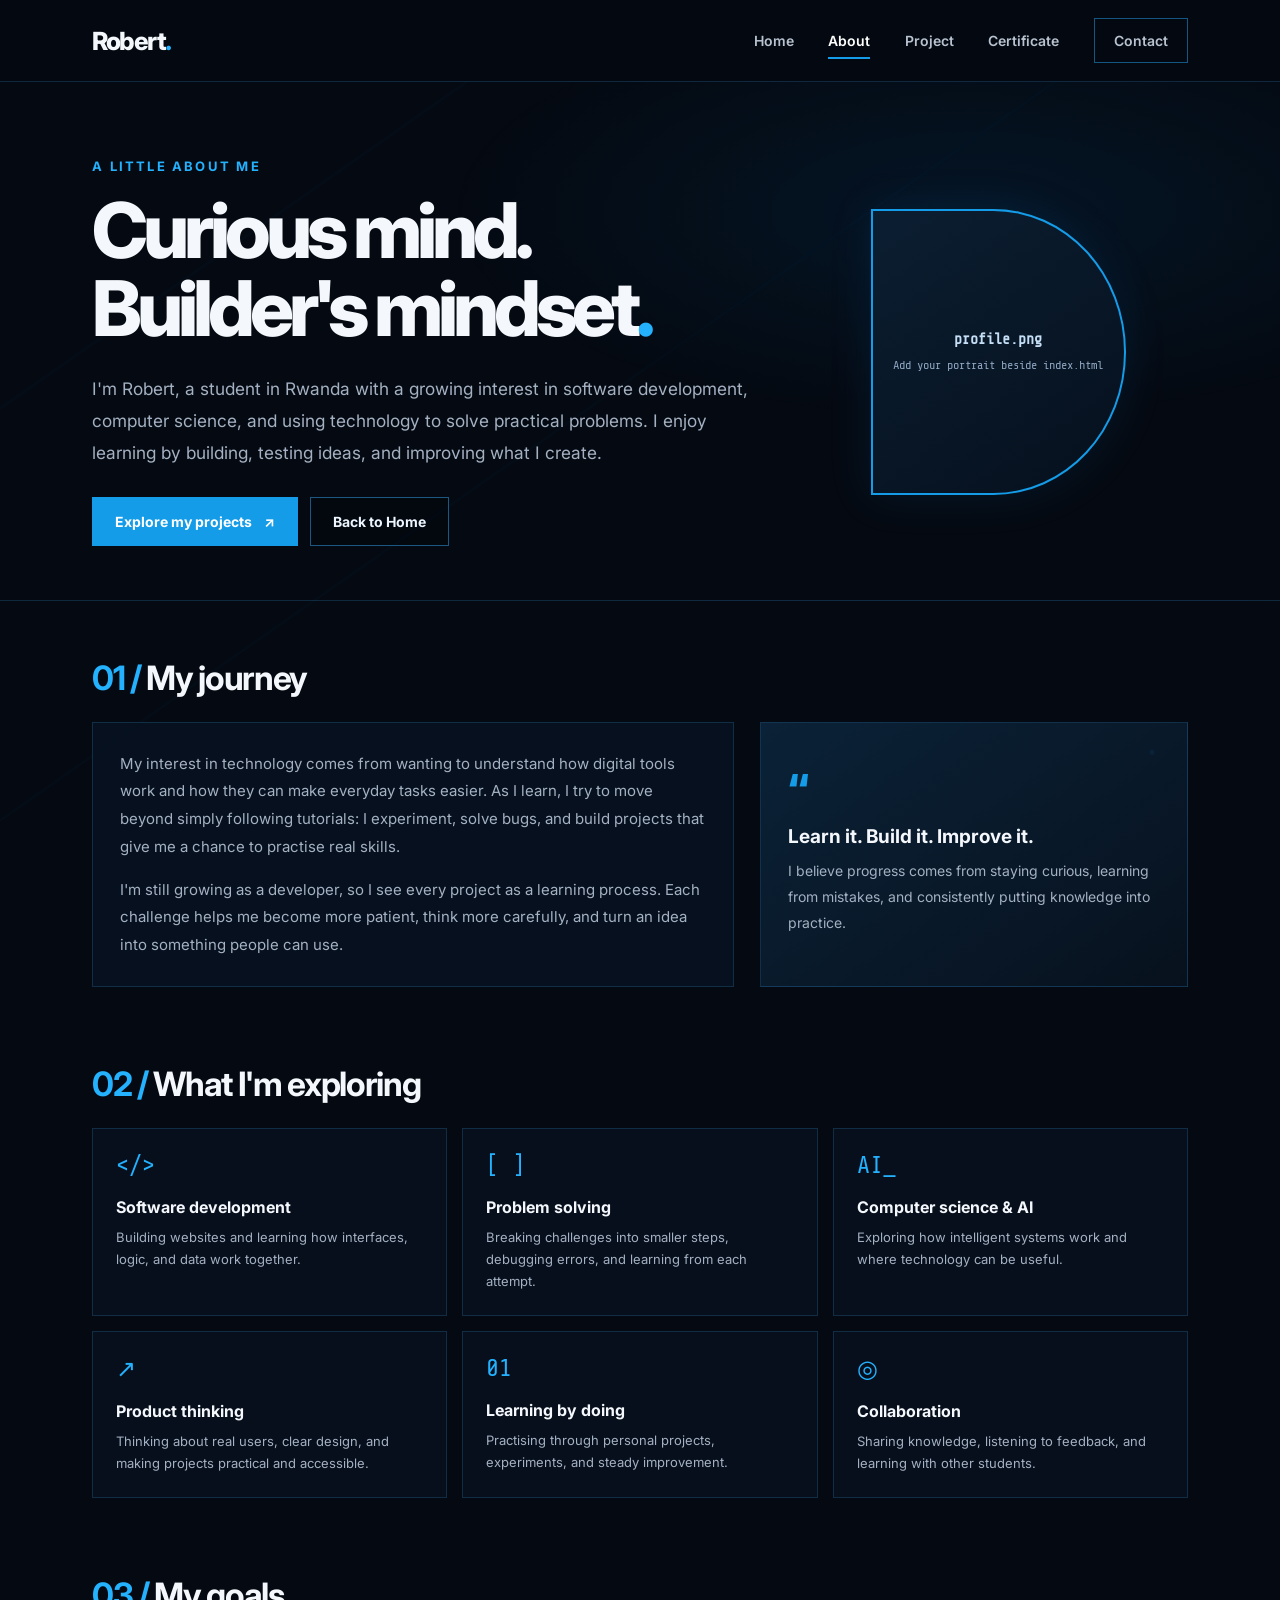
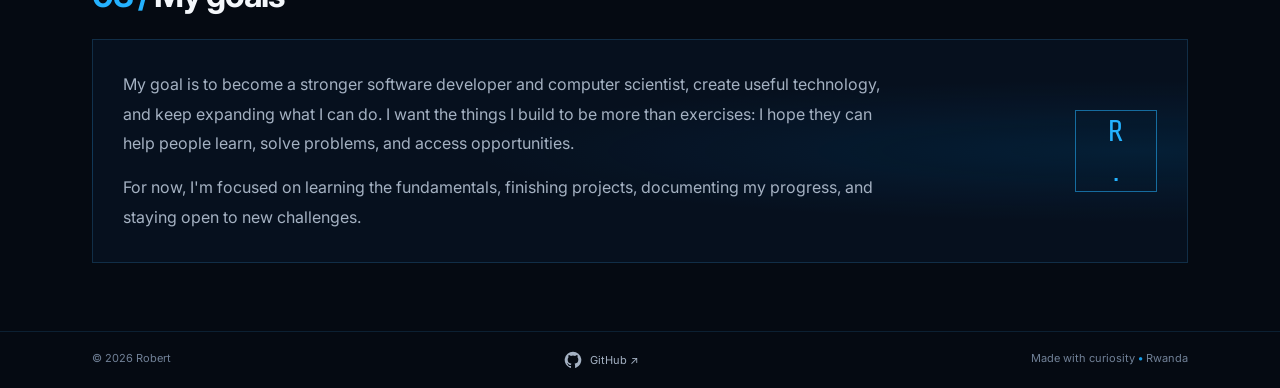
==== about.html @ fc6b1483 "Add files via upload" ====
<!DOCTYPE html>
<html lang="en">
<head>
<meta charset="UTF-8">
<meta name="viewport" content="width=device-width, initial-scale=1">
<meta name="theme-color" content="#050a12">
<meta name="description" content="About Robert, his journey in technology, interests and goals.">
<title>About | Robert</title>
<link rel="preconnect" href="https://fonts.googleapis.com">
<link rel="preconnect" href="https://fonts.gstatic.com" crossorigin>
<link href="https://fonts.googleapis.com/css2?family=Inter:wght@400;500;600;700;800&family=Share+Tech+Mono&display=swap" rel="stylesheet">
<style>
:root{--bg:#050a12;--panel:#081321;--blue:#159ce8;--bright:#24b2ff;--text:#f4f7fb;--muted:#a4b1c2;--line:rgba(54,150,219,.22);--mono:"Share Tech Mono",Consolas,monospace}
*{box-sizing:border-box}html{scroll-behavior:smooth}body{margin:0;background:var(--bg);color:var(--text);font-family:Inter,Arial,sans-serif;overflow-x:hidden}a{color:inherit;text-decoration:none}
.ambient{position:fixed;inset:80px 0 0;pointer-events:none;opacity:.3;background-image:radial-gradient(circle at 8% 28%,#138cdb 0 2px,transparent 3px),radial-gradient(circle at 78% 32%,#138cdb 0 2px,transparent 3px),radial-gradient(circle at 90% 82%,#138cdb 0 2px,transparent 3px),linear-gradient(145deg,transparent 0 19%,rgba(20,118,188,.11) 19.1% 19.2%,transparent 19.3% 43%,rgba(20,118,188,.1) 43.1% 43.2%,transparent 43.3%);z-index:0}
header{height:82px;padding:0 max(7.2vw,24px);display:flex;align-items:center;justify-content:space-between;border-bottom:1px solid var(--line);position:relative;z-index:5;background:rgba(5,10,18,.92)}
.brand{font-size:25px;font-weight:800;letter-spacing:-.06em}.brand span,.blue{color:var(--bright)}nav{display:flex;align-items:center;gap:clamp(18px,2.7vw,43px)}nav a{font-size:14px;font-weight:600;color:#b8c2d0;padding:12px 0;position:relative}nav a:hover,nav a.active{color:#fff}nav a.active:after{content:"";position:absolute;bottom:2px;left:0;right:0;height:2px;background:var(--blue)}nav a.contact{border:1px solid rgba(35,163,239,.5);padding:13px 19px}nav a.contact:after{display:none}
.menu{display:none;border:1px solid var(--line);background:transparent;color:white;width:42px;height:40px;cursor:pointer}.menu span{display:block;height:2px;background:white;margin:5px}
main{position:relative;z-index:1}.intro{padding:76px max(7.2vw,24px) 54px;border-bottom:1px solid var(--line);background:radial-gradient(ellipse at 76% 25%,rgba(0,89,155,.14),transparent 38%)}
.grid{display:grid;grid-template-columns:minmax(0,1.15fr) minmax(220px,.65fr);gap:45px;align-items:center}.eyebrow{color:var(--bright);font-size:13px;font-weight:700;letter-spacing:.17em;margin:0 0 18px}
h1{font-size:clamp(2.8rem,6vw,5.4rem);letter-spacing:-.065em;line-height:1.02;margin:0;font-weight:800}.lead{margin:24px 0 0;max-width:700px;font-size:clamp(16px,1.35vw,19px);color:var(--muted);line-height:1.85}
.photo{justify-self:center;width:min(255px,100%);aspect-ratio:1/1.12;border:2px solid var(--blue);border-radius:0 52% 52% 0 / 0 50% 50% 0;overflow:hidden;background:linear-gradient(145deg,#0b1e31,#06101d);box-shadow:0 0 45px rgba(0,122,203,.12)}.photo img{width:100%;height:100%;object-fit:cover;object-position:center top;display:block}.fallback{display:none;height:100%;align-items:center;justify-content:center;flex-direction:column;gap:10px;color:#8da5c0;font:12px var(--mono);text-align:center;padding:18px}.fallback strong{color:#c4def6;font-size:15px}
.actions{display:flex;flex-wrap:wrap;gap:12px;margin-top:28px}.btn{display:inline-flex;align-items:center;justify-content:center;gap:12px;min-height:49px;padding:0 22px;font-weight:700;font-size:14px;border:1px solid var(--blue);border-radius:0;transition:transform .2s,background .2s}.btn:hover{transform:translateY(-2px)}.primary{background:var(--blue);color:#fff}.primary:hover{background:#087fc5}.outline{background:rgba(2,7,13,.35);color:#edf6ff;border-color:rgba(48,153,220,.55)}.outline:hover{background:rgba(21,156,232,.1)}
.content{padding:56px max(7.2vw,24px) 20px}.heading{margin:0 0 24px;font-size:clamp(1.5rem,2.7vw,2.1rem);letter-spacing:-.04em}.heading span{color:var(--bright)}.journey{display:grid;grid-template-columns:minmax(0,1.2fr) minmax(230px,.8fr);gap:26px}
.panel{background:rgba(8,19,33,.82);border:1px solid var(--line);padding:27px}.panel p{color:var(--muted);line-height:1.85;margin:0;font-size:15px}.panel p+p{margin-top:15px}.quote{display:flex;flex-direction:column;justify-content:center;background:linear-gradient(145deg,rgba(13,44,70,.72),rgba(8,19,33,.8))}.quote-mark{color:var(--blue);font-size:44px;font-weight:800;line-height:.8;margin-bottom:17px}.quote h3{margin:0 0 10px;font-size:19px}.quote p{font-size:14px}
.skills{display:grid;grid-template-columns:repeat(3,1fr);gap:15px}.skill{padding:23px;border:1px solid var(--line);background:rgba(8,19,33,.68);min-height:155px;transition:border-color .2s,transform .2s}.skill:hover{border-color:rgba(36,178,255,.7);transform:translateY(-3px)}.symbol{color:var(--bright);font:24px var(--mono);margin-bottom:18px}.skill h3{margin:0 0 9px;font-size:16px}.skill p{color:var(--muted);font-size:13px;line-height:1.7;margin:0}
.goal{display:grid;grid-template-columns:1fr auto;align-items:center;gap:24px;background:radial-gradient(ellipse at 95% 50%,rgba(0,105,180,.16),transparent 45%),rgba(8,19,33,.82);border:1px solid var(--line);padding:30px}.goal p{max-width:760px;color:var(--muted);line-height:1.85;margin:0}.goal p+p{margin-top:14px}.goal-symbol{width:82px;height:82px;display:grid;place-items:center;border:1px solid rgba(36,178,255,.55);color:var(--bright);font:30px var(--mono)}
footer{display:flex;justify-content:space-between;gap:15px;padding:19px max(7.2vw,24px);color:#718197;font-size:11px;border-top:1px solid rgba(54,150,219,.16);position:relative;z-index:1;margin-top:48px}footer b{color:var(--blue)}.github{display:inline-flex;align-items:center;gap:8px;color:#a4b1c2;transition:color .2s}.github:hover{color:var(--bright)}.github svg{width:18px;height:18px;fill:currentColor}
@media(max-width:820px){.grid{grid-template-columns:minmax(0,1fr) 210px;gap:24px}.skills{grid-template-columns:repeat(2,1fr)}.journey{grid-template-columns:1fr}nav{gap:18px}nav a{font-size:12px}}
@media(max-width:680px){header{height:70px;padding:0 22px}.brand{font-size:23px}.menu{display:block}nav{display:none;position:absolute;top:69px;left:0;right:0;padding:15px 22px 22px;background:#07101c;border-bottom:1px solid var(--line);flex-direction:column;align-items:stretch;gap:5px}nav.open{display:flex}nav a{padding:12px 10px;font-size:14px}nav a.active:after{display:none}nav a.contact{text-align:center;margin-top:5px}.intro{padding:51px 24px 39px}.grid{grid-template-columns:1fr;gap:28px}.photo{width:190px;justify-self:start;order:-1}.content{padding:40px 24px 12px}.panel{padding:21px}.skills{grid-template-columns:1fr}.skill{min-height:auto}.goal{grid-template-columns:1fr;padding:23px}.goal-symbol{width:60px;height:60px}footer{padding:17px 24px;flex-wrap:wrap}}
@media(prefers-reduced-motion:reduce){*,*:before,*:after{scroll-behavior:auto!important;transition-duration:.01ms!important}}
</style>
</head>
<body>
<div class="ambient" aria-hidden="true"></div>
<header>
  <a class="brand" href="index.html" aria-label="Robert home">Robert<span>.</span></a>
  <button class="menu" id="menuToggle" aria-label="Toggle navigation" aria-expanded="false"><span></span><span></span><span></span></button>
  <nav id="mainNav" aria-label="Main navigation">
    <a href="index.html">Home</a>
    <a class="active" href="about.html" aria-current="page">About</a>
    <a href="project.html">Project</a>
    <a href="certificate.html">Certificate</a>
    <a class="contact" href="contact.html">Contact</a>
  </nav>
</header>
<main>
  <section class="intro">
    <div class="grid">
      <div>
        <p class="eyebrow">A LITTLE ABOUT ME</p>
        <h1>Curious mind.<br>Builder's mindset<span class="blue">.</span></h1>
        <p class="lead">I'm Robert, a student in Rwanda with a growing interest in software development, computer science, and using technology to solve practical problems. I enjoy learning by building, testing ideas, and improving what I create.</p>
        <div class="actions">
          <a class="btn primary" href="project.html">Explore my projects <span>↗</span></a>
          <a class="btn outline" href="index.html">Back to Home</a>
        </div>
      </div>
      <div class="photo">
        <img src="profile.png" alt="Robert's profile portrait" onerror="this.style.display='none';document.getElementById('photoFallback').style.display='flex'">
        <div class="fallback" id="photoFallback"><strong>profile.png</strong><span>Add your portrait beside index.html</span></div>
      </div>
    </div>
  </section>
  <section class="content" id="journey">
    <h2 class="heading"><span>01 /</span> My journey</h2>
    <div class="journey">
      <article class="panel">
        <p>My interest in technology comes from wanting to understand how digital tools work and how they can make everyday tasks easier. As I learn, I try to move beyond simply following tutorials: I experiment, solve bugs, and build projects that give me a chance to practise real skills.</p>
        <p>I'm still growing as a developer, so I see every project as a learning process. Each challenge helps me become more patient, think more carefully, and turn an idea into something people can use.</p>
      </article>
      <aside class="panel quote">
        <div class="quote-mark">“</div><h3>Learn it. Build it. Improve it.</h3>
        <p>I believe progress comes from staying curious, learning from mistakes, and consistently putting knowledge into practice.</p>
      </aside>
    </div>
  </section>
  <section class="content" id="skills">
    <h2 class="heading"><span>02 /</span> What I'm exploring</h2>
    <div class="skills">
      <article class="skill"><div class="symbol">&lt;/&gt;</div><h3>Software development</h3><p>Building websites and learning how interfaces, logic, and data work together.</p></article>
      <article class="skill"><div class="symbol">[ ]</div><h3>Problem solving</h3><p>Breaking challenges into smaller steps, debugging errors, and learning from each attempt.</p></article>
      <article class="skill"><div class="symbol">AI_</div><h3>Computer science &amp; AI</h3><p>Exploring how intelligent systems work and where technology can be useful.</p></article>
      <article class="skill"><div class="symbol">↗</div><h3>Product thinking</h3><p>Thinking about real users, clear design, and making projects practical and accessible.</p></article>
      <article class="skill"><div class="symbol">01</div><h3>Learning by doing</h3><p>Practising through personal projects, experiments, and steady improvement.</p></article>
      <article class="skill"><div class="symbol">◎</div><h3>Collaboration</h3><p>Sharing knowledge, listening to feedback, and learning with other students.</p></article>
    </div>
  </section>
  <section class="content" id="goals">
    <h2 class="heading"><span>03 /</span> My goals</h2>
    <div class="goal">
      <div>
        <p>My goal is to become a stronger software developer and computer scientist, create useful technology, and keep expanding what I can do. I want the things I build to be more than exercises: I hope they can help people learn, solve problems, and access opportunities.</p>
        <p>For now, I'm focused on learning the fundamentals, finishing projects, documenting my progress, and staying open to new challenges.</p>
      </div>
      <div class="goal-symbol" aria-hidden="true">R<span class="blue">.</span></div>
    </div>
  </section>
</main>
<footer>
  <span>© <span id="year"></span> Robert</span>
  <a class="github" href="https://github.com/YOUR_USERNAME" target="_blank" rel="noopener noreferrer" aria-label="Visit my GitHub profile">
    <svg viewBox="0 0 24 24" aria-hidden="true"><path d="M12 .9a11.1 11.1 0 0 0-3.51 21.63c.55.1.76-.24.76-.54v-2.1c-3.1.67-3.75-1.32-3.75-1.32-.5-1.28-1.23-1.62-1.23-1.62-1.01-.69.08-.68.08-.68 1.12.08 1.71 1.15 1.71 1.15.99 1.7 2.6 1.21 3.23.93.1-.72.39-1.21.7-1.49-2.47-.28-5.07-1.24-5.07-5.5 0-1.22.44-2.22 1.15-3-.12-.28-.5-1.42.11-2.96 0 0 .94-.3 3.05 1.14a10.6 10.6 0 0 1 5.55 0c2.11-1.44 3.05-1.14 3.05-1.14.61 1.54.23 2.68.11 2.96.72.78 1.15 1.78 1.15 3.01 0 4.27-2.6 5.21-5.08 5.49.4.35.75 1.02.75 2.06v3.06c0 .3.2.65.77.54A11.1 11.1 0 0 0 12 .9Z"/></svg>
    GitHub ↗
  </a>
  <span>Made with curiosity <b>•</b> Rwanda</span>
</footer>
<script>
const menuToggle=document.getElementById("menuToggle");
const nav=document.getElementById("mainNav");
menuToggle.addEventListener("click",()=>{const open=nav.classList.toggle("open");menuToggle.setAttribute("aria-expanded",String(open));});
nav.querySelectorAll("a").forEach(link=>link.addEventListener("click",()=>{nav.classList.remove("open");menuToggle.setAttribute("aria-expanded","false");}));
document.getElementById("year").textContent=new Date().getFullYear();
</script>
</body>
</html>
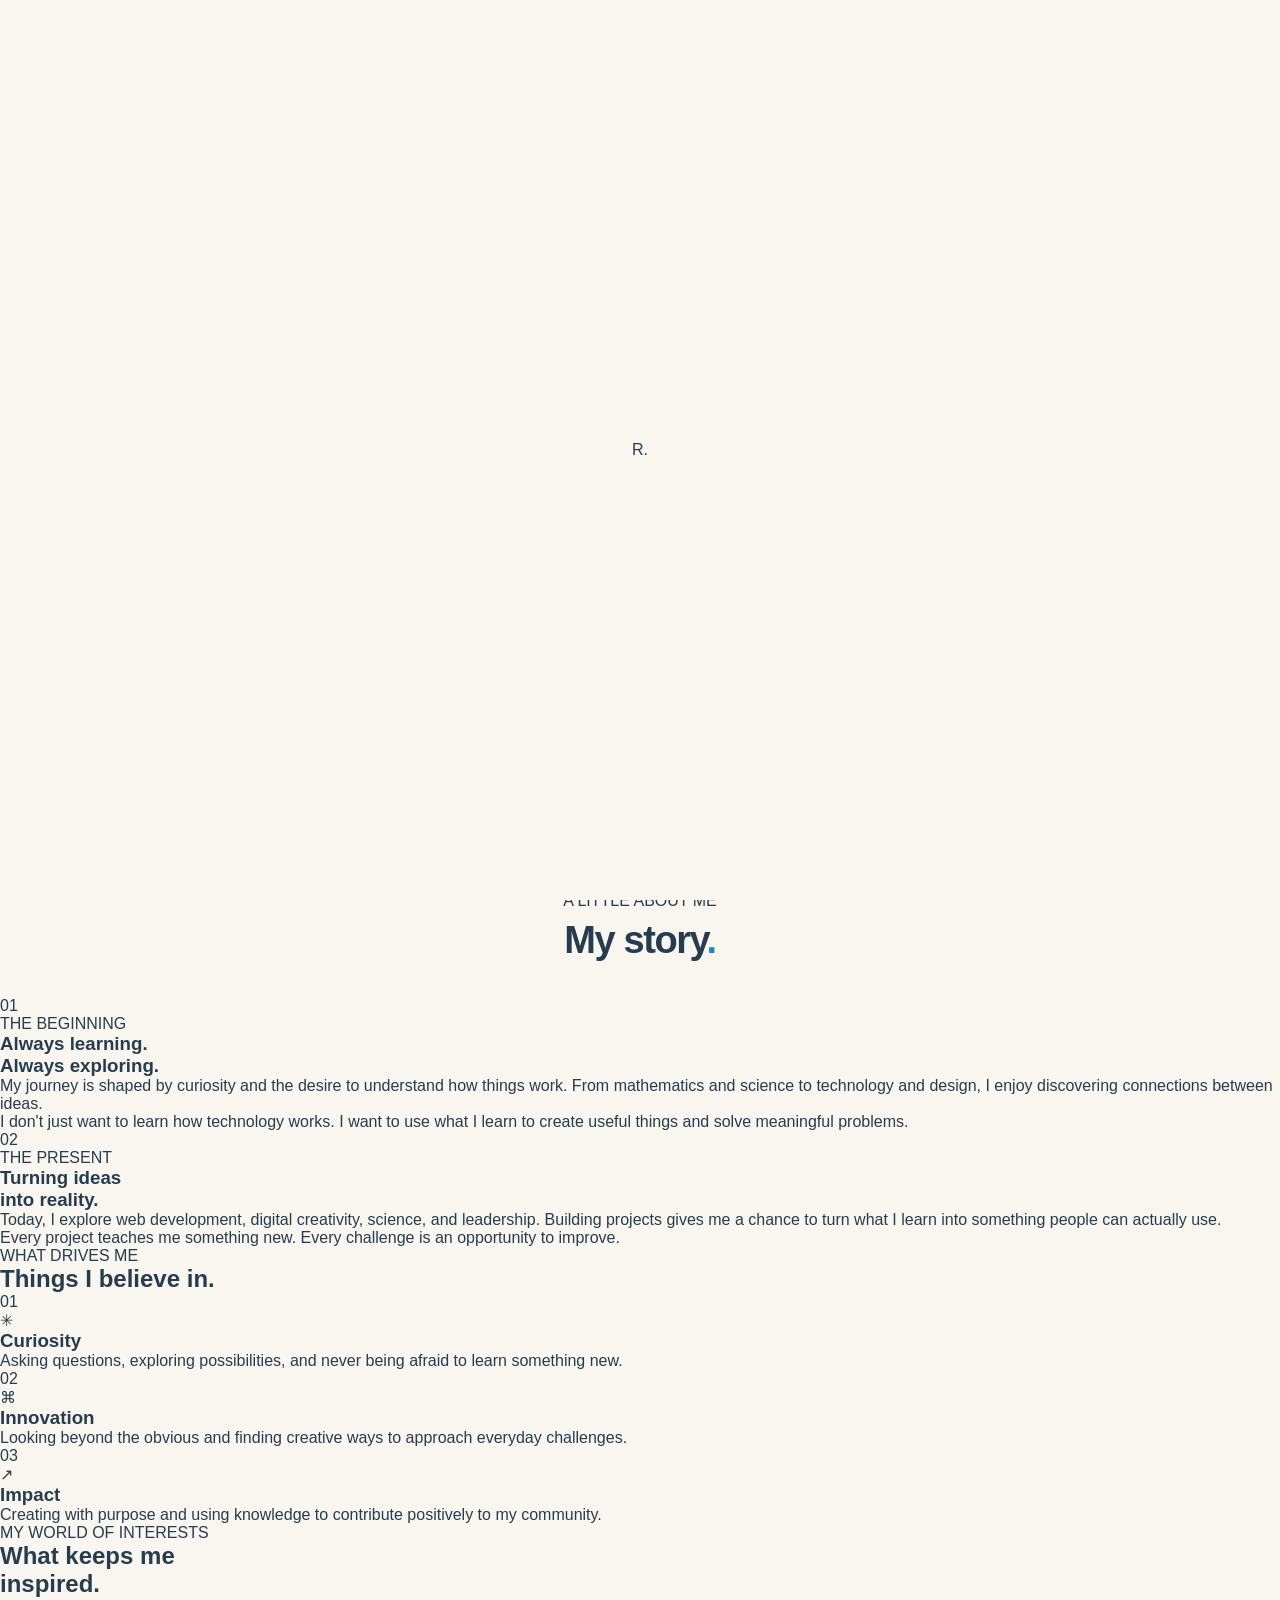
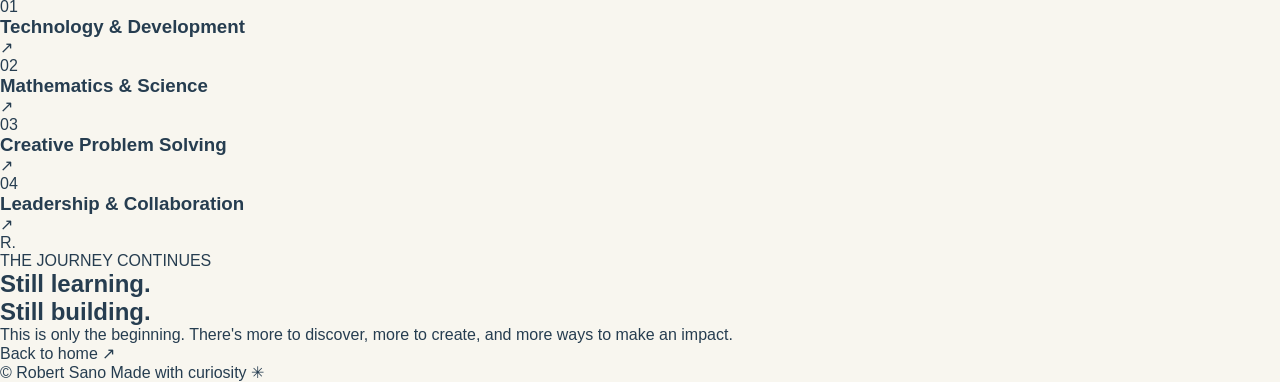
==== commit d675089c: "Revamp about.html with new layout and styles Updated the about page with new content, styles, and st" ====
--- a/about.html
+++ b/about.html
@@ -1,116 +1,226 @@
+
 <!DOCTYPE html>
 <html lang="en">
 <head>
-<meta charset="UTF-8">
-<meta name="viewport" content="width=device-width, initial-scale=1">
-<meta name="theme-color" content="#050a12">
-<meta name="description" content="About Robert, his journey in technology, interests and goals.">
-<title>About | Robert</title>
-<link rel="preconnect" href="https://fonts.googleapis.com">
-<link rel="preconnect" href="https://fonts.gstatic.com" crossorigin>
-<link href="https://fonts.googleapis.com/css2?family=Inter:wght@400;500;600;700;800&family=Share+Tech+Mono&display=swap" rel="stylesheet">
-<style>
-:root{--bg:#050a12;--panel:#081321;--blue:#159ce8;--bright:#24b2ff;--text:#f4f7fb;--muted:#a4b1c2;--line:rgba(54,150,219,.22);--mono:"Share Tech Mono",Consolas,monospace}
-*{box-sizing:border-box}html{scroll-behavior:smooth}body{margin:0;background:var(--bg);color:var(--text);font-family:Inter,Arial,sans-serif;overflow-x:hidden}a{color:inherit;text-decoration:none}
-.ambient{position:fixed;inset:80px 0 0;pointer-events:none;opacity:.3;background-image:radial-gradient(circle at 8% 28%,#138cdb 0 2px,transparent 3px),radial-gradient(circle at 78% 32%,#138cdb 0 2px,transparent 3px),radial-gradient(circle at 90% 82%,#138cdb 0 2px,transparent 3px),linear-gradient(145deg,transparent 0 19%,rgba(20,118,188,.11) 19.1% 19.2%,transparent 19.3% 43%,rgba(20,118,188,.1) 43.1% 43.2%,transparent 43.3%);z-index:0}
-header{height:82px;padding:0 max(7.2vw,24px);display:flex;align-items:center;justify-content:space-between;border-bottom:1px solid var(--line);position:relative;z-index:5;background:rgba(5,10,18,.92)}
-.brand{font-size:25px;font-weight:800;letter-spacing:-.06em}.brand span,.blue{color:var(--bright)}nav{display:flex;align-items:center;gap:clamp(18px,2.7vw,43px)}nav a{font-size:14px;font-weight:600;color:#b8c2d0;padding:12px 0;position:relative}nav a:hover,nav a.active{color:#fff}nav a.active:after{content:"";position:absolute;bottom:2px;left:0;right:0;height:2px;background:var(--blue)}nav a.contact{border:1px solid rgba(35,163,239,.5);padding:13px 19px}nav a.contact:after{display:none}
-.menu{display:none;border:1px solid var(--line);background:transparent;color:white;width:42px;height:40px;cursor:pointer}.menu span{display:block;height:2px;background:white;margin:5px}
-main{position:relative;z-index:1}.intro{padding:76px max(7.2vw,24px) 54px;border-bottom:1px solid var(--line);background:radial-gradient(ellipse at 76% 25%,rgba(0,89,155,.14),transparent 38%)}
-.grid{display:grid;grid-template-columns:minmax(0,1.15fr) minmax(220px,.65fr);gap:45px;align-items:center}.eyebrow{color:var(--bright);font-size:13px;font-weight:700;letter-spacing:.17em;margin:0 0 18px}
-h1{font-size:clamp(2.8rem,6vw,5.4rem);letter-spacing:-.065em;line-height:1.02;margin:0;font-weight:800}.lead{margin:24px 0 0;max-width:700px;font-size:clamp(16px,1.35vw,19px);color:var(--muted);line-height:1.85}
-.photo{justify-self:center;width:min(255px,100%);aspect-ratio:1/1.12;border:2px solid var(--blue);border-radius:0 52% 52% 0 / 0 50% 50% 0;overflow:hidden;background:linear-gradient(145deg,#0b1e31,#06101d);box-shadow:0 0 45px rgba(0,122,203,.12)}.photo img{width:100%;height:100%;object-fit:cover;object-position:center top;display:block}.fallback{display:none;height:100%;align-items:center;justify-content:center;flex-direction:column;gap:10px;color:#8da5c0;font:12px var(--mono);text-align:center;padding:18px}.fallback strong{color:#c4def6;font-size:15px}
-.actions{display:flex;flex-wrap:wrap;gap:12px;margin-top:28px}.btn{display:inline-flex;align-items:center;justify-content:center;gap:12px;min-height:49px;padding:0 22px;font-weight:700;font-size:14px;border:1px solid var(--blue);border-radius:0;transition:transform .2s,background .2s}.btn:hover{transform:translateY(-2px)}.primary{background:var(--blue);color:#fff}.primary:hover{background:#087fc5}.outline{background:rgba(2,7,13,.35);color:#edf6ff;border-color:rgba(48,153,220,.55)}.outline:hover{background:rgba(21,156,232,.1)}
-.content{padding:56px max(7.2vw,24px) 20px}.heading{margin:0 0 24px;font-size:clamp(1.5rem,2.7vw,2.1rem);letter-spacing:-.04em}.heading span{color:var(--bright)}.journey{display:grid;grid-template-columns:minmax(0,1.2fr) minmax(230px,.8fr);gap:26px}
-.panel{background:rgba(8,19,33,.82);border:1px solid var(--line);padding:27px}.panel p{color:var(--muted);line-height:1.85;margin:0;font-size:15px}.panel p+p{margin-top:15px}.quote{display:flex;flex-direction:column;justify-content:center;background:linear-gradient(145deg,rgba(13,44,70,.72),rgba(8,19,33,.8))}.quote-mark{color:var(--blue);font-size:44px;font-weight:800;line-height:.8;margin-bottom:17px}.quote h3{margin:0 0 10px;font-size:19px}.quote p{font-size:14px}
-.skills{display:grid;grid-template-columns:repeat(3,1fr);gap:15px}.skill{padding:23px;border:1px solid var(--line);background:rgba(8,19,33,.68);min-height:155px;transition:border-color .2s,transform .2s}.skill:hover{border-color:rgba(36,178,255,.7);transform:translateY(-3px)}.symbol{color:var(--bright);font:24px var(--mono);margin-bottom:18px}.skill h3{margin:0 0 9px;font-size:16px}.skill p{color:var(--muted);font-size:13px;line-height:1.7;margin:0}
-.goal{display:grid;grid-template-columns:1fr auto;align-items:center;gap:24px;background:radial-gradient(ellipse at 95% 50%,rgba(0,105,180,.16),transparent 45%),rgba(8,19,33,.82);border:1px solid var(--line);padding:30px}.goal p{max-width:760px;color:var(--muted);line-height:1.85;margin:0}.goal p+p{margin-top:14px}.goal-symbol{width:82px;height:82px;display:grid;place-items:center;border:1px solid rgba(36,178,255,.55);color:var(--bright);font:30px var(--mono)}
-footer{display:flex;justify-content:space-between;gap:15px;padding:19px max(7.2vw,24px);color:#718197;font-size:11px;border-top:1px solid rgba(54,150,219,.16);position:relative;z-index:1;margin-top:48px}footer b{color:var(--blue)}.github{display:inline-flex;align-items:center;gap:8px;color:#a4b1c2;transition:color .2s}.github:hover{color:var(--bright)}.github svg{width:18px;height:18px;fill:currentColor}
-@media(max-width:820px){.grid{grid-template-columns:minmax(0,1fr) 210px;gap:24px}.skills{grid-template-columns:repeat(2,1fr)}.journey{grid-template-columns:1fr}nav{gap:18px}nav a{font-size:12px}}
-@media(max-width:680px){header{height:70px;padding:0 22px}.brand{font-size:23px}.menu{display:block}nav{display:none;position:absolute;top:69px;left:0;right:0;padding:15px 22px 22px;background:#07101c;border-bottom:1px solid var(--line);flex-direction:column;align-items:stretch;gap:5px}nav.open{display:flex}nav a{padding:12px 10px;font-size:14px}nav a.active:after{display:none}nav a.contact{text-align:center;margin-top:5px}.intro{padding:51px 24px 39px}.grid{grid-template-columns:1fr;gap:28px}.photo{width:190px;justify-self:start;order:-1}.content{padding:40px 24px 12px}.panel{padding:21px}.skills{grid-template-columns:1fr}.skill{min-height:auto}.goal{grid-template-columns:1fr;padding:23px}.goal-symbol{width:60px;height:60px}footer{padding:17px 24px;flex-wrap:wrap}}
-@media(prefers-reduced-motion:reduce){*,*:before,*:after{scroll-behavior:auto!important;transition-duration:.01ms!important}}
-</style>
+    <meta charset="UTF-8">
+    <meta name="viewport" content="width=device-width, initial-scale=1.0">
+    <meta name="theme-color" content="#f7f7f2">
+    <title>About Me | Robert</title>
+
+    <link rel="stylesheet" href="style.css">
+    <link rel="stylesheet" href="about.css">
 </head>
-<body>
-<div class="ambient" aria-hidden="true"></div>
-<header>
-  <a class="brand" href="index.html" aria-label="Robert home">Robert<span>.</span></a>
-  <button class="menu" id="menuToggle" aria-label="Toggle navigation" aria-expanded="false"><span></span><span></span><span></span></button>
-  <nav id="mainNav" aria-label="Main navigation">
-    <a href="index.html">Home</a>
-    <a class="active" href="about.html" aria-current="page">About</a>
-    <a href="project.html">Project</a>
-    <a href="certificate.html">Certificate</a>
-    <a class="contact" href="contact.html">Contact</a>
-  </nav>
-</header>
-<main>
-  <section class="intro">
-    <div class="grid">
-      <div>
-        <p class="eyebrow">A LITTLE ABOUT ME</p>
-        <h1>Curious mind.<br>Builder's mindset<span class="blue">.</span></h1>
-        <p class="lead">I'm Robert, a student in Rwanda with a growing interest in software development, computer science, and using technology to solve practical problems. I enjoy learning by building, testing ideas, and improving what I create.</p>
-        <div class="actions">
-          <a class="btn primary" href="project.html">Explore my projects <span>↗</span></a>
-          <a class="btn outline" href="index.html">Back to Home</a>
-        </div>
-      </div>
-      <div class="photo">
-        <img src="profile.png" alt="Robert's profile portrait" onerror="this.style.display='none';document.getElementById('photoFallback').style.display='flex'">
-        <div class="fallback" id="photoFallback"><strong>profile.png</strong><span>Add your portrait beside index.html</span></div>
-      </div>
+<body class="about-page">
+
+    <div class="page-loader">
+        <div class="loader-mark">R.</div>
     </div>
-  </section>
-  <section class="content" id="journey">
-    <h2 class="heading"><span>01 /</span> My journey</h2>
-    <div class="journey">
-      <article class="panel">
-        <p>My interest in technology comes from wanting to understand how digital tools work and how they can make everyday tasks easier. As I learn, I try to move beyond simply following tutorials: I experiment, solve bugs, and build projects that give me a chance to practise real skills.</p>
-        <p>I'm still growing as a developer, so I see every project as a learning process. Each challenge helps me become more patient, think more carefully, and turn an idea into something people can use.</p>
-      </article>
-      <aside class="panel quote">
-        <div class="quote-mark">“</div><h3>Learn it. Build it. Improve it.</h3>
-        <p>I believe progress comes from staying curious, learning from mistakes, and consistently putting knowledge into practice.</p>
-      </aside>
-    </div>
-  </section>
-  <section class="content" id="skills">
-    <h2 class="heading"><span>02 /</span> What I'm exploring</h2>
-    <div class="skills">
-      <article class="skill"><div class="symbol">&lt;/&gt;</div><h3>Software development</h3><p>Building websites and learning how interfaces, logic, and data work together.</p></article>
-      <article class="skill"><div class="symbol">[ ]</div><h3>Problem solving</h3><p>Breaking challenges into smaller steps, debugging errors, and learning from each attempt.</p></article>
-      <article class="skill"><div class="symbol">AI_</div><h3>Computer science &amp; AI</h3><p>Exploring how intelligent systems work and where technology can be useful.</p></article>
-      <article class="skill"><div class="symbol">↗</div><h3>Product thinking</h3><p>Thinking about real users, clear design, and making projects practical and accessible.</p></article>
-      <article class="skill"><div class="symbol">01</div><h3>Learning by doing</h3><p>Practising through personal projects, experiments, and steady improvement.</p></article>
-      <article class="skill"><div class="symbol">◎</div><h3>Collaboration</h3><p>Sharing knowledge, listening to feedback, and learning with other students.</p></article>
-    </div>
-  </section>
-  <section class="content" id="goals">
-    <h2 class="heading"><span>03 /</span> My goals</h2>
-    <div class="goal">
-      <div>
-        <p>My goal is to become a stronger software developer and computer scientist, create useful technology, and keep expanding what I can do. I want the things I build to be more than exercises: I hope they can help people learn, solve problems, and access opportunities.</p>
-        <p>For now, I'm focused on learning the fundamentals, finishing projects, documenting my progress, and staying open to new challenges.</p>
-      </div>
-      <div class="goal-symbol" aria-hidden="true">R<span class="blue">.</span></div>
-    </div>
-  </section>
-</main>
-<footer>
-  <span>© <span id="year"></span> Robert</span>
-  <a class="github" href="https://github.com/YOUR_USERNAME" target="_blank" rel="noopener noreferrer" aria-label="Visit my GitHub profile">
-    <svg viewBox="0 0 24 24" aria-hidden="true"><path d="M12 .9a11.1 11.1 0 0 0-3.51 21.63c.55.1.76-.24.76-.54v-2.1c-3.1.67-3.75-1.32-3.75-1.32-.5-1.28-1.23-1.62-1.23-1.62-1.01-.69.08-.68.08-.68 1.12.08 1.71 1.15 1.71 1.15.99 1.7 2.6 1.21 3.23.93.1-.72.39-1.21.7-1.49-2.47-.28-5.07-1.24-5.07-5.5 0-1.22.44-2.22 1.15-3-.12-.28-.5-1.42.11-2.96 0 0 .94-.3 3.05 1.14a10.6 10.6 0 0 1 5.55 0c2.11-1.44 3.05-1.14 3.05-1.14.61 1.54.23 2.68.11 2.96.72.78 1.15 1.78 1.15 3.01 0 4.27-2.6 5.21-5.08 5.49.4.35.75 1.02.75 2.06v3.06c0 .3.2.65.77.54A11.1 11.1 0 0 0 12 .9Z"/></svg>
-    GitHub ↗
-  </a>
-  <span>Made with curiosity <b>•</b> Rwanda</span>
-</footer>
-<script>
-const menuToggle=document.getElementById("menuToggle");
-const nav=document.getElementById("mainNav");
-menuToggle.addEventListener("click",()=>{const open=nav.classList.toggle("open");menuToggle.setAttribute("aria-expanded",String(open));});
-nav.querySelectorAll("a").forEach(link=>link.addEventListener("click",()=>{nav.classList.remove("open");menuToggle.setAttribute("aria-expanded","false");}));
-document.getElementById("year").textContent=new Date().getFullYear();
-</script>
+
+    <header class="site-header">
+        <a href="index.html" class="brand">R<span>.</span></a>
+
+        <nav class="nav-links">
+            <a href="index.html">Home</a>
+            <a href="about.html" class="active">About</a>
+        </nav>
+
+        <a href="mailto:YOUR_EMAIL@example.com" class="nav-contact">
+            Let's connect <span>↗</span>
+        </a>
+
+        <button class="menu-toggle" aria-label="Toggle navigation">
+            <span></span><span></span>
+        </button>
+    </header>
+
+    <main>
+
+        <!-- INTRO -->
+        <section class="about-intro">
+            <div class="about-intro-content">
+                <span class="eyebrow" data-reveal>THE PERSON BEHIND THE CODE</span>
+
+                <h1 data-reveal>
+                    More than<br>
+                    <span>just a developer.</span>
+                </h1>
+
+                <p class="intro-description" data-reveal>
+                    I'm a student, a creator, and a curious mind
+                    exploring how technology can make a difference.
+                    I believe every great idea begins with a question.
+                </p>
+
+                <div class="intro-meta" data-reveal>
+                    <span><i></i> Based in Rwanda</span>
+                    <span>Student · Developer · Creator</span>
+                </div>
+            </div>
+
+            <div class="intro-art" data-reveal>
+                <div class="art-orbit orbit-one"></div>
+                <div class="art-orbit orbit-two"></div>
+                <div class="art-center">
+                    <span>R.</span>
+                </div>
+                <div class="art-label label-top">CURIOSITY</div>
+                <div class="art-label label-bottom">CREATIVITY</div>
+                <div class="art-dot dot-one"></div>
+                <div class="art-dot dot-two"></div>
+            </div>
+
+            <div class="intro-index">01 / INTRODUCTION</div>
+        </section>
+
+        <!-- STORY -->
+        <section class="story-section">
+            <div class="section-heading" data-reveal>
+                <span class="eyebrow">A LITTLE ABOUT ME</span>
+                <h2>My story<span>.</span></h2>
+            </div>
+
+            <div class="story-grid">
+                <div class="story-side" data-reveal>
+                    <span class="story-number">01</span>
+                    <p>THE BEGINNING</p>
+                </div>
+
+                <div class="story-content" data-reveal>
+                    <h3>Always learning.<br>Always exploring.</h3>
+                    <p>
+                        My journey is shaped by curiosity and the desire
+                        to understand how things work. From mathematics
+                        and science to technology and design, I enjoy
+                        discovering connections between ideas.
+                    </p>
+                    <p>
+                        I don't just want to learn how technology works.
+                        I want to use what I learn to create useful things
+                        and solve meaningful problems.
+                    </p>
+                </div>
+            </div>
+
+            <div class="story-divider"></div>
+
+            <div class="story-grid second-story">
+                <div class="story-side" data-reveal>
+                    <span class="story-number">02</span>
+                    <p>THE PRESENT</p>
+                </div>
+
+                <div class="story-content" data-reveal>
+                    <h3>Turning ideas<br>into reality.</h3>
+                    <p>
+                        Today, I explore web development, digital
+                        creativity, science, and leadership. Building
+                        projects gives me a chance to turn what I learn
+                        into something people can actually use.
+                    </p>
+                    <p>
+                        Every project teaches me something new.
+                        Every challenge is an opportunity to improve.
+                    </p>
+                </div>
+            </div>
+        </section>
+
+        <!-- PRINCIPLES -->
+        <section class="principles-section">
+            <div class="principles-heading" data-reveal>
+                <span class="eyebrow">WHAT DRIVES ME</span>
+                <h2>Things I believe in<span>.</span></h2>
+            </div>
+
+            <div class="principles-grid">
+                <article class="principle-card" data-reveal>
+                    <span class="principle-index">01</span>
+                    <div class="principle-symbol">✳</div>
+                    <h3>Curiosity</h3>
+                    <p>
+                        Asking questions, exploring possibilities,
+                        and never being afraid to learn something new.
+                    </p>
+                </article>
+
+                <article class="principle-card" data-reveal>
+                    <span class="principle-index">02</span>
+                    <div class="principle-symbol">⌘</div>
+                    <h3>Innovation</h3>
+                    <p>
+                        Looking beyond the obvious and finding creative
+                        ways to approach everyday challenges.
+                    </p>
+                </article>
+
+                <article class="principle-card" data-reveal>
+                    <span class="principle-index">03</span>
+                    <div class="principle-symbol">↗</div>
+                    <h3>Impact</h3>
+                    <p>
+                        Creating with purpose and using knowledge
+                        to contribute positively to my community.
+                    </p>
+                </article>
+            </div>
+        </section>
+
+        <!-- INTERESTS -->
+        <section class="interests-section">
+            <div class="interests-heading" data-reveal>
+                <span class="eyebrow">MY WORLD OF INTERESTS</span>
+                <h2>What keeps me<br>inspired<span>.</span></h2>
+            </div>
+
+            <div class="interest-list">
+                <div class="interest-item" data-reveal>
+                    <span>01</span>
+                    <h3>Technology & Development</h3>
+                    <span class="interest-arrow">↗</span>
+                </div>
+
+                <div class="interest-item" data-reveal>
+                    <span>02</span>
+                    <h3>Mathematics & Science</h3>
+                    <span class="interest-arrow">↗</span>
+                </div>
+
+                <div class="interest-item" data-reveal>
+                    <span>03</span>
+                    <h3>Creative Problem Solving</h3>
+                    <span class="interest-arrow">↗</span>
+                </div>
+
+                <div class="interest-item" data-reveal>
+                    <span>04</span>
+                    <h3>Leadership & Collaboration</h3>
+                    <span class="interest-arrow">↗</span>
+                </div>
+            </div>
+        </section>
+
+        <!-- CLOSING -->
+        <section class="about-closing" data-reveal>
+            <div class="closing-decoration">R.</div>
+            <span class="eyebrow">THE JOURNEY CONTINUES</span>
+            <h2>Still learning.<br><span>Still building.</span></h2>
+            <p>
+                This is only the beginning. There's more to discover,
+                more to create, and more ways to make an impact.
+            </p>
+            <a href="index.html" class="back-home">
+                Back to home <span>↗</span>
+            </a>
+        </section>
+
+    </main>
+
+    <footer class="site-footer">
+        <span>© <span id="year"></span> Robert Sano</span>
+        <span>Made with curiosity <span class="footer-heart">✳</span></span>
+    </footer>
+
+    <script src="script.js"></script>
+    <script src="about.js"></script>
 </body>
-</html>+</html>
--- a/style.css
+++ b/style.css
@@ -0,0 +1,919 @@
+
+:root {
+  --cream: #f8f6ef;
+  --white: #ffffff;
+  --blue: #42b7ee;
+  --blue-dark: #188bc5;
+  --blue-soft: #e7f5fc;
+  --ink: #263d50;
+  --muted: #758b9c;
+  --line: #d9eaf2;
+  --card: #fffefa;
+  --shadow: 0 15px 45px rgba(54, 111, 145, 0.08);
+}
+
+* {
+  margin: 0;
+  padding: 0;
+  box-sizing: border-box;
+}
+
+html {
+  scroll-behavior: smooth;
+  scroll-padding-top: 85px;
+}
+
+body {
+  font-family: "DM Sans", sans-serif;
+  background: var(--cream);
+  color: var(--ink);
+  overflow-x: hidden;
+}
+
+a {
+  text-decoration: none;
+  color: inherit;
+}
+
+button {
+  font: inherit;
+}
+
+::selection {
+  background: #bde8ff;
+  color: #173c55;
+}
+
+/* Page loading animation */
+
+.page-loader {
+  position: fixed;
+  inset: 0;
+  z-index: 1000;
+  background: var(--cream);
+  display: flex;
+  align-items: center;
+  justify-content: center;
+  flex-direction: column;
+  gap: 16px;
+  transition: opacity 0.65s ease, visibility 0.65s ease;
+}
+
+.page-loader.hide {
+  opacity: 0;
+  visibility: hidden;
+}
+
+.loader-logo {
+  font-size: 27px;
+  font-weight: 800;
+  letter-spacing: 3px;
+}
+
+.loader-logo span {
+  color: var(--blue);
+}
+
+.loader-line {
+  width: 150px;
+  height: 2px;
+  background: #dce9ef;
+  overflow: hidden;
+}
+
+.loader-line span {
+  display: block;
+  width: 100%;
+  height: 100%;
+  background: var(--blue);
+  transform: translateX(-100%);
+  animation: loadLine 1.1s ease forwards;
+}
+
+.page-loader p {
+  font-size: 11px;
+  color: var(--muted);
+}
+
+@keyframes loadLine {
+  to { transform: translateX(0); }
+}
+
+/* Navigation */
+
+.navbar {
+  height: 72px;
+  width: 100%;
+  padding: 0 max(5%, calc((100% - 1160px) / 2));
+  display: flex;
+  justify-content: space-between;
+  align-items: center;
+  position: sticky;
+  top: 0;
+  z-index: 100;
+  background: rgba(248, 246, 239, 0.92);
+  backdrop-filter: blur(16px);
+  border-bottom: 1px solid rgba(205, 227, 239, 0.7);
+}
+
+.logo {
+  font-size: 22px;
+  font-weight: 800;
+  letter-spacing: -1px;
+}
+
+.logo span {
+  color: var(--blue);
+}
+
+.nav-links {
+  display: flex;
+  align-items: center;
+  gap: 35px;
+}
+
+.nav-links a {
+  font-size: 12px;
+  font-weight: 600;
+  color: var(--muted);
+  position: relative;
+  padding: 10px 0;
+  transition: color 0.25s;
+}
+
+.nav-links a::after {
+  content: "";
+  position: absolute;
+  bottom: 2px;
+  left: 0;
+  width: 0;
+  height: 2px;
+  background: var(--blue);
+  transition: width 0.3s;
+}
+
+.nav-links a:hover,
+.nav-links a.active {
+  color: var(--blue-dark);
+}
+
+.nav-links a:hover::after,
+.nav-links a.active::after {
+  width: 100%;
+}
+
+.nav-contact {
+  border: 1px solid #b9dce9;
+  padding: 10px 17px;
+  font-size: 11px;
+  font-weight: 700;
+  transition: background 0.25s, color 0.25s;
+}
+
+.nav-contact:hover {
+  background: var(--blue);
+  color: white;
+}
+
+.nav-contact span {
+  margin-left: 10px;
+}
+
+.menu-toggle {
+  display: none;
+  width: 38px;
+  height: 36px;
+  border: 1px solid var(--line);
+  background: white;
+  padding: 7px;
+  cursor: pointer;
+}
+
+.menu-toggle span {
+  display: block;
+  height: 2px;
+  background: var(--ink);
+  margin: 4px 0;
+}
+
+/* Hero */
+
+.hero {
+  width: min(1160px, 90%);
+  min-height: 620px;
+  margin: auto;
+  display: grid;
+  grid-template-columns: 1fr 1fr;
+  align-items: center;
+  position: relative;
+  padding: 60px 0 95px;
+}
+
+.hero-copy {
+  position: relative;
+  z-index: 3;
+  padding-left: 10px;
+}
+
+.availability {
+  display: inline-flex;
+  align-items: center;
+  gap: 9px;
+  border: 1px solid #d5eaf5;
+  background: rgba(255,255,255,0.7);
+  padding: 7px 13px;
+  border-radius: 30px;
+  color: #64869f;
+  font-size: 11px;
+  margin-bottom: 32px;
+}
+
+.availability-dot,
+.tag-dot {
+  width: 8px;
+  height: 8px;
+  border-radius: 50%;
+  background: #56c89a;
+  box-shadow: 0 0 0 4px #e1f7ed;
+}
+
+.hello {
+  color: #7e9bb0;
+  font-size: 12px;
+  letter-spacing: 3px;
+  font-weight: 700;
+  margin-bottom: 10px;
+}
+
+.hello span {
+  color: var(--blue);
+  font-size: 18px;
+  margin-left: 5px;
+}
+
+.main-heading {
+  font-size: clamp(60px, 7vw, 88px);
+  line-height: 1.08;
+  letter-spacing: -5px;
+  font-weight: 800;
+}
+
+.name-gradient {
+  background: linear-gradient(110deg, #188fc9, #5bc8f5);
+  color: transparent;
+  background-clip: text;
+  -webkit-background-clip: text;
+}
+
+.typing-line {
+  min-height: 47px;
+  margin-top: 14px;
+  font-size: clamp(21px, 3vw, 30px);
+  font-weight: 600;
+  color: #5c829f;
+}
+
+#typedText {
+  color: var(--blue-dark);
+}
+
+.cursor {
+  color: var(--blue);
+  animation: blink 0.8s step-end infinite;
+}
+
+@keyframes blink {
+  50% { opacity: 0; }
+}
+
+.hero-description {
+  max-width: 430px;
+  color: var(--muted);
+  font-size: 13px;
+  line-height: 1.95;
+  margin-top: 20px;
+}
+
+.hero-buttons {
+  display: flex;
+  gap: 13px;
+  flex-wrap: wrap;
+  margin-top: 27px;
+}
+
+.button {
+  display: inline-flex;
+  align-items: center;
+  justify-content: center;
+  gap: 20px;
+  padding: 13px 20px;
+  min-height: 45px;
+  font-size: 11px;
+  font-weight: 700;
+  transition: transform 0.3s, box-shadow 0.3s, background 0.3s;
+}
+
+.button:hover {
+  transform: translateY(-4px);
+}
+
+.button-primary {
+  color: white;
+  background: linear-gradient(110deg, #159bdc, #49bdf0);
+  box-shadow: 0 7px 20px rgba(48, 170, 223, 0.2);
+}
+
+.button-primary:hover {
+  box-shadow: 0 10px 25px rgba(48, 170, 223, 0.32);
+}
+
+.button-secondary {
+  border: 1px solid #bfd8e6;
+  background: white;
+  color: var(--ink);
+}
+
+.button-secondary span {
+  color: var(--blue-dark);
+}
+
+.hero-location {
+  display: flex;
+  align-items: center;
+  gap: 9px;
+  color: #819bad;
+  font-size: 11px;
+  margin-top: 28px;
+}
+
+.hero-location span {
+  color: var(--blue-dark);
+}
+
+.location-divider {
+  color: #c5d7e2 !important;
+}
+
+/* Hero portrait */
+
+.hero-visual {
+  height: 450px;
+  position: relative;
+  display: grid;
+  place-items: center;
+  isolation: isolate;
+}
+
+.photo-frame {
+  position: relative;
+  width: 310px;
+  height: 365px;
+  z-index: 2;
+  overflow: hidden;
+  display: grid;
+  place-items: center;
+  border: 1px solid #9fdafa;
+  border-radius: 48% 48% 37% 37% / 39% 39% 25% 25%;
+  background: linear-gradient(145deg, #d3efff, #eff9ff);
+  box-shadow: 0 0 0 9px #ffffff9c, 0 0 0 10px #c1e8fa;
+}
+
+.photo-frame img {
+  width: 100%;
+  height: 100%;
+  object-fit: cover;
+  object-position: center top;
+  position: relative;
+  z-index: 2;
+  display: block;
+}
+
+.photo-placeholder {
+  display: none;
+  position: absolute;
+  font-size: 110px;
+  font-weight: 800;
+  color: #399fd2;
+}
+
+.photo-placeholder span {
+  color: #8ad9fb;
+}
+
+.circuit-lines {
+  position: absolute;
+  inset: -7% -12%;
+  width: 124%;
+  height: 114%;
+  overflow: visible;
+  z-index: 0;
+}
+
+.circuit-lines .snake {
+  stroke: #4dbbe9;
+  stroke-width: 1.3;
+  stroke-linecap: round;
+  stroke-dasharray: 7 9;
+  opacity: 0.68;
+  animation: lineFlow 17s linear infinite;
+}
+
+.snake-two,
+.snake-four {
+  stroke: #a5d8f0 !important;
+  animation-direction: reverse !important;
+}
+
+.snake-three,
+.snake-five {
+  stroke-dasharray: none !important;
+  opacity: 0.45 !important;
+}
+
+.circuit-lines circle {
+  fill: #36b2e8;
+}
+
+@keyframes lineFlow {
+  to { stroke-dashoffset: -300; }
+}
+
+.orbit {
+  position: absolute;
+  border: 1px solid #b9e6fa;
+  border-radius: 50%;
+  transform: rotate(-22deg);
+  pointer-events: none;
+}
+
+.orbit-one {
+  width: 390px;
+  height: 300px;
+}
+
+.orbit-two {
+  width: 450px;
+  height: 340px;
+  border-style: dashed;
+  opacity: 0.55;
+}
+
+.visual-tag {
+  position: absolute;
+  z-index: 4;
+  display: flex;
+  align-items: center;
+  gap: 9px;
+  padding: 10px 14px;
+  background: white;
+  border: 1px solid #d7eaf4;
+  box-shadow: var(--shadow);
+  color: #587c96;
+  font-size: 10px;
+  font-weight: 700;
+}
+
+.tag-top {
+  top: 35px;
+  right: 1%;
+}
+
+.tag-bottom {
+  bottom: 40px;
+  left: 1%;
+}
+
+.tag-bottom span {
+  color: var(--blue-dark);
+  font-size: 16px;
+}
+
+.visual-handwriting {
+  position: absolute;
+  right: -2%;
+  bottom: 5px;
+  z-index: 4;
+  color: #7195af;
+  font-family: cursive;
+  font-size: 16px;
+  line-height: 1.4;
+  transform: rotate(-8deg);
+}
+
+.visual-handwriting span {
+  color: var(--blue);
+  font-size: 30px;
+  margin-left: 15px;
+}
+
+/* Bottom hero details */
+
+.hero-bottom {
+  position: absolute;
+  bottom: 25px;
+  left: 10px;
+  right: 10px;
+  display: flex;
+  align-items: center;
+  gap: 15px;
+  color: #92a8b7;
+  font-size: 9px;
+  letter-spacing: 2px;
+}
+
+.scroll-line {
+  height: 1px;
+  width: 55px;
+  background: #8bcde9;
+}
+
+.hero-bottom span:last-child {
+  margin-left: auto;
+  letter-spacing: 1px;
+}
+
+/* Reveal animation */
+
+.reveal {
+  opacity: 0;
+  transform: translateY(24px);
+  animation: revealUp 0.85s cubic-bezier(.2,.7,.2,1) forwards;
+}
+
+.availability { animation-delay: 0.15s; }
+.hello { animation-delay: 0.3s; }
+.main-heading { animation-delay: 0.45s; }
+.typing-line { animation-delay: 0.6s; }
+.hero-description { animation-delay: 0.75s; }
+.hero-buttons { animation-delay: 0.9s; }
+.hero-location { animation-delay: 1.05s; }
+
+@keyframes revealUp {
+  to {
+    opacity: 1;
+    transform: translateY(0);
+  }
+}
+
+.hero-visual {
+  opacity: 0;
+  animation: visualEnter 1.1s ease 0.4s forwards;
+}
+
+@keyframes visualEnter {
+  to { opacity: 1; }
+}
+
+/* Explore cards */
+
+.explore-section {
+  background: rgba(255,255,255,0.55);
+  padding: 75px max(5%, calc((100% - 1160px) / 2)) 85px;
+}
+
+.section-heading {
+  text-align: center;
+  margin-bottom: 35px;
+}
+
+.section-label {
+  color: var(--blue-dark);
+  font-size: 10px;
+  font-weight: 800;
+  letter-spacing: 2px;
+}
+
+.section-heading h2 {
+  font-size: clamp(27px, 4vw, 38px);
+  margin: 9px 0;
+  letter-spacing: -1.4px;
+}
+
+.section-heading h2 span,
+.note-inner h2 span {
+  color: var(--blue-dark);
+}
+
+.section-heading p {
+  color: var(--muted);
+  font-size: 12px;
+}
+
+.feature-grid {
+  display: grid;
+  grid-template-columns: repeat(3, 1fr);
+  gap: 20px;
+}
+
+.feature-card {
+  min-height: 220px;
+  padding: 25px;
+  background: var(--card);
+  border: 1px solid #e1edf2;
+  box-shadow: var(--shadow);
+  position: relative;
+  transition: transform 0.3s, border-color 0.3s;
+}
+
+.feature-card:hover {
+  transform: translateY(-7px);
+  border-color: #8bd7fa;
+}
+
+.feature-number {
+  color: #9eb7c7;
+  font-size: 10px;
+  letter-spacing: 1px;
+}
+
+.feature-icon {
+  display: grid;
+  place-items: center;
+  width: 48px;
+  height: 48px;
+  background: var(--blue-soft);
+  color: var(--blue-dark);
+  font-size: 20px;
+  margin: 18px 0;
+}
+
+.feature-card h3 {
+  font-size: 17px;
+  margin-bottom: 7px;
+}
+
+.feature-card p {
+  color: var(--muted);
+  font-size: 11px;
+  line-height: 1.8;
+  max-width: 250px;
+}
+
+.feature-arrow {
+  position: absolute;
+  top: 24px;
+  right: 24px;
+  color: var(--blue);
+  font-size: 18px;
+  transition: transform 0.3s;
+}
+
+.feature-card:hover .feature-arrow {
+  transform: translate(3px, -3px);
+}
+
+/* Closing statement */
+
+.home-note {
+  width: min(1160px, 90%);
+  margin: 65px auto;
+  min-height: 220px;
+  background: linear-gradient(110deg, #eaf7fd, #f7fbfc);
+  border: 1px solid #d5ebf6;
+  padding: 42px 48px;
+  position: relative;
+  overflow: hidden;
+}
+
+.note-inner {
+  position: relative;
+  z-index: 2;
+}
+
+.note-inner h2 {
+  font-size: clamp(25px, 4vw, 37px);
+  line-height: 1.4;
+  letter-spacing: -1px;
+  margin: 10px 0 18px;
+}
+
+.text-link {
+  color: var(--blue-dark);
+  font-size: 12px;
+  font-weight: 700;
+}
+
+.text-link span {
+  margin-left: 8px;
+}
+
+.note-decoration {
+  position: absolute;
+  right: 5%;
+  top: -65px;
+  font-size: 240px;
+  line-height: 1;
+  font-weight: 800;
+  color: #d8effa;
+  transform: rotate(-10deg);
+}
+
+.note-decoration span {
+  color: #bde7f8;
+}
+
+/* Footer */
+
+.footer {
+  border-top: 1px solid var(--line);
+  padding: 25px 5%;
+  display: flex;
+  align-items: center;
+  gap: 25px;
+  flex-wrap: wrap;
+}
+
+.footer p {
+  color: var(--muted);
+  font-size: 11px;
+  flex: 1;
+}
+
+.footer > a:not(.logo) {
+  color: var(--blue-dark);
+  font-size: 11px;
+  font-weight: 700;
+}
+
+.footer small {
+  flex-basis: 100%;
+  color: var(--muted);
+  font-size: 10px;
+}
+
+/* Mobile */
+
+@media (max-width: 850px) {
+  .hero {
+    grid-template-columns: 1fr 0.9fr;
+  }
+
+  .main-heading {
+    font-size: 64px;
+  }
+
+  .photo-frame {
+    width: 265px;
+    height: 320px;
+  }
+
+  .orbit-one {
+    width: 330px;
+  }
+
+  .orbit-two {
+    width: 370px;
+  }
+
+  .visual-handwriting {
+    right: -5%;
+  }
+}
+
+@media (max-width: 650px) {
+  .navbar {
+    height: 65px;
+    padding: 0 18px;
+  }
+
+  .logo {
+    font-size: 20px;
+  }
+
+  .menu-toggle {
+    display: block;
+    margin-left: auto;
+  }
+
+  .nav-contact {
+    display: none;
+  }
+
+  .nav-links {
+    display: none;
+    position: absolute;
+    top: 64px;
+    left: 0;
+    right: 0;
+    background: var(--cream);
+    padding: 15px 22px;
+    border-bottom: 1px solid var(--line);
+    flex-direction: column;
+    align-items: stretch;
+    gap: 5px;
+  }
+
+  .nav-links.open {
+    display: flex;
+  }
+
+  .nav-links a {
+    padding: 12px 0;
+  }
+
+  .hero {
+    width: 90%;
+    grid-template-columns: 1fr;
+    padding: 45px 0 70px;
+  }
+
+  .hero-copy {
+    padding: 0;
+  }
+
+  .availability {
+    margin-bottom: 24px;
+  }
+
+  .main-heading {
+    font-size: clamp(57px, 13vw, 76px);
+    letter-spacing: -3.5px;
+  }
+
+  .typing-line {
+    font-size: 24px;
+  }
+
+  .hero-description {
+    font-size: 12px;
+  }
+
+  .hero-visual {
+    height: 390px;
+    margin-top: 20px;
+  }
+
+  .photo-frame {
+    width: 260px;
+    height: 315px;
+  }
+
+  .visual-tag.tag-top {
+    right: 0;
+    top: 20px;
+  }
+
+  .visual-tag.tag-bottom {
+    left: 0;
+    bottom: 15px;
+  }
+
+  .visual-handwriting {
+    right: 0;
+    bottom: 0;
+    font-size: 13px;
+  }
+
+  .hero-bottom {
+    bottom: 20px;
+    left: 0;
+    right: 0;
+  }
+
+  .explore-section {
+    padding: 55px 5%;
+  }
+
+  .feature-grid {
+    grid-template-columns: 1fr;
+    gap: 13px;
+  }
+
+  .feature-card {
+    min-height: 190px;
+  }
+
+  .home-note {
+    margin: 40px auto;
+    padding: 30px 23px;
+  }
+
+  .note-decoration {
+    right: -30px;
+    top: -20px;
+    font-size: 160px;
+  }
+
+  .footer {
+    padding: 24px 18px;
+    gap: 14px;
+  }
+
+  .footer p {
+    flex-basis: 100%;
+    order: 2;
+  }
+
+  .footer > a:not(.logo) {
+    margin-left: auto;
+  }
+}
+
+@media (prefers-reduced-motion: reduce) {
+  *, *::before, *::after {
+    animation-duration: 0.01ms !important;
+    animation-iteration-count: 1 !important;
+    transition-duration: 0.01ms !important;
+    scroll-behavior: auto !important;
+  }
+}
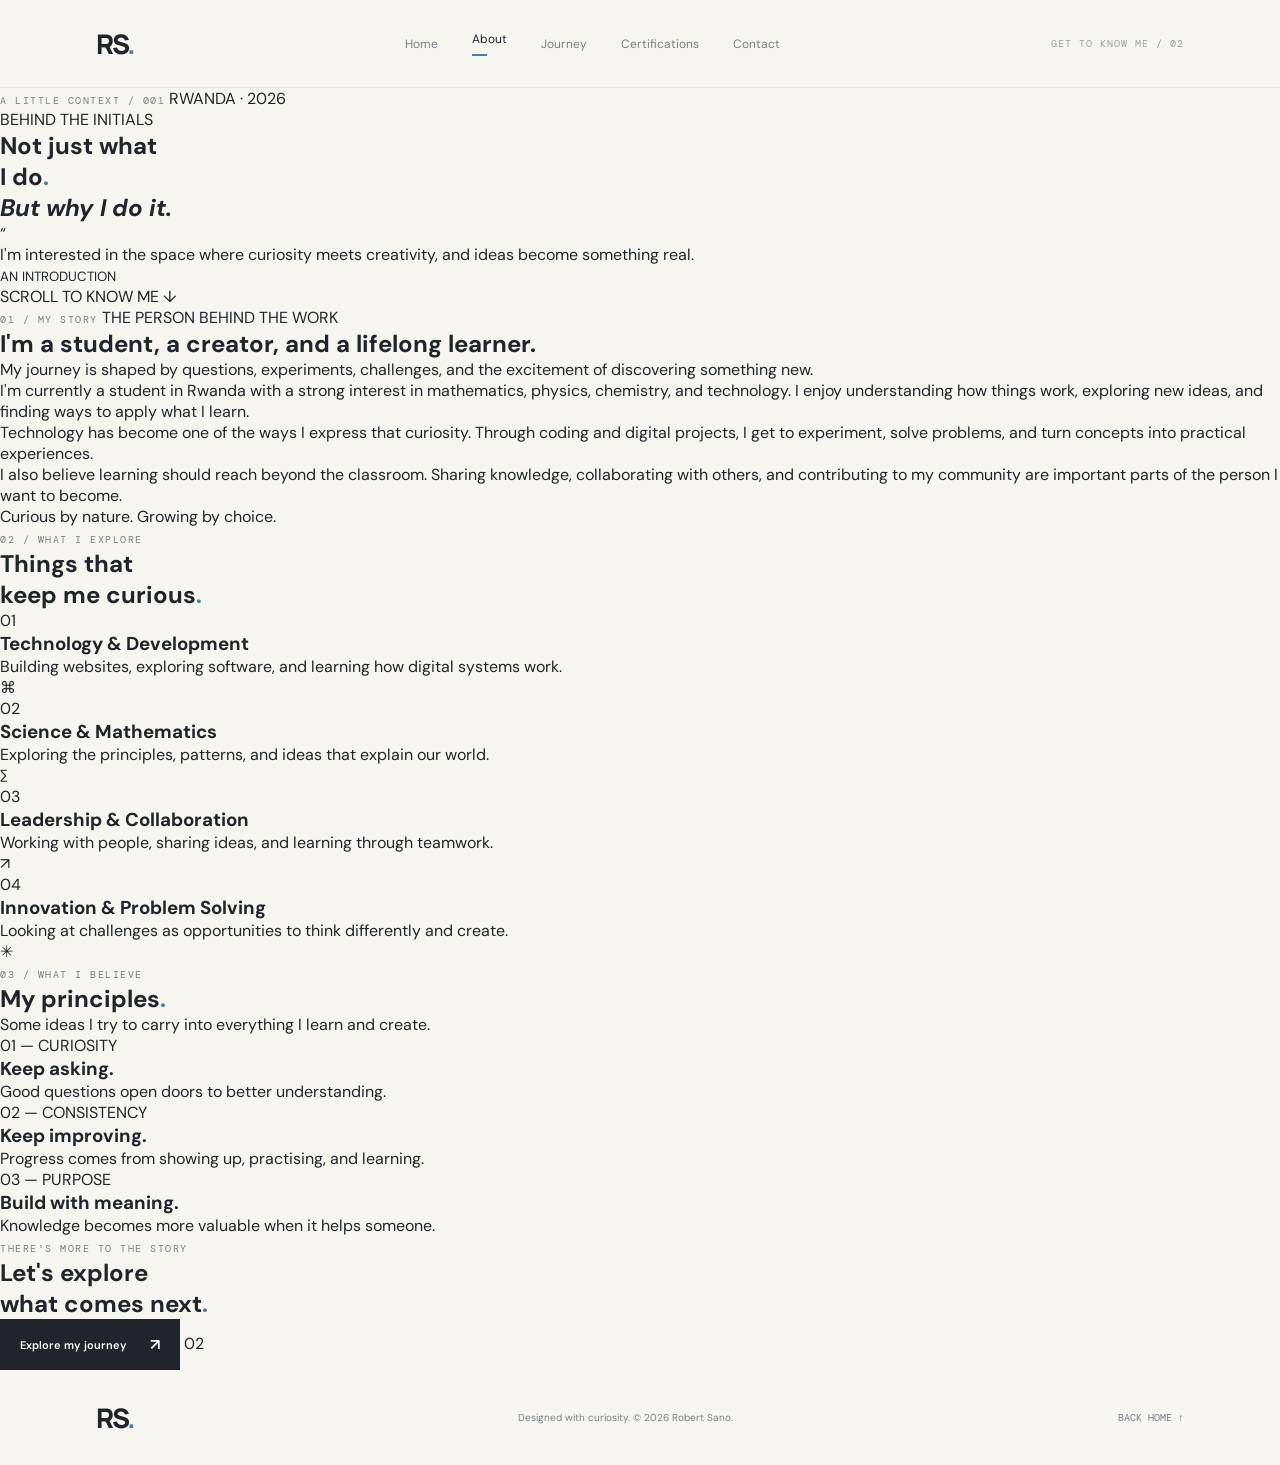
==== commit e0ee3422: "Refactor about.html structure and metadata Updated meta tags, title, and navigation structure in abo" ====
--- a/about.html
+++ b/about.html
@@ -2,225 +2,195 @@
 <!DOCTYPE html>
 <html lang="en">
 <head>
-    <meta charset="UTF-8">
-    <meta name="viewport" content="width=device-width, initial-scale=1.0">
-    <meta name="theme-color" content="#f7f7f2">
-    <title>About Me | Robert</title>
+  <meta charset="UTF-8">
+  <meta name="viewport" content="width=device-width, initial-scale=1.0">
+  <meta name="theme-color" content="#f6f5f0">
+  <meta name="description" content="Learn more about Robert Sano, his interests, values and journey.">
+  <title>About — Robert Sano</title>
+  <link rel="preconnect" href="https://fonts.googleapis.com">
+  <link rel="preconnect" href="https://fonts.gstatic.com" crossorigin>
+  <link href="https://fonts.googleapis.com/css2?family=DM+Mono:wght@400;500&family=DM+Sans:wght@400;500;600;700&family=Manrope:wght@400;500;600;700;800&display=swap" rel="stylesheet">
+  <link rel="stylesheet" href="style.css">
+  <link rel="stylesheet" href="about.css">
+</head>
+<body>
 
-    <link rel="stylesheet" href="style.css">
-    <link rel="stylesheet" href="about.css">
-</head>
-<body class="about-page">
+  <header class="site-header">
+    <a class="logo" href="index.html">RS<span>.</span></a>
 
-    <div class="page-loader">
-        <div class="loader-mark">R.</div>
-    </div>
+    <button class="menu-toggle" id="menuToggle" aria-label="Open navigation" aria-expanded="false">
+      <span></span><span></span>
+    </button>
 
-    <header class="site-header">
-        <a href="index.html" class="brand">R<span>.</span></a>
+    <nav class="navigation" id="navigation">
+      <a href="index.html">Home</a>
+      <a class="active" href="about.html">About</a>
+      <a href="journey.html">Journey</a>
+      <a href="certifications.html">Certifications</a>
+      <a href="contact.html">Contact</a>
+    </nav>
+    <span class="header-index">GET TO KNOW ME / 02</span>
+  </header>
 
-        <nav class="nav-links">
-            <a href="index.html">Home</a>
-            <a href="about.html" class="active">About</a>
-        </nav>
+  <main class="about-page">
 
-        <a href="mailto:YOUR_EMAIL@example.com" class="nav-contact">
-            Let's connect <span>↗</span>
-        </a>
+    <section class="about-opening">
+      <div class="about-opening-top">
+        <span class="eyebrow">A LITTLE CONTEXT / 001</span>
+        <span class="about-date">RWANDA · 2026</span>
+      </div>
 
-        <button class="menu-toggle" aria-label="Toggle navigation">
-            <span></span><span></span>
-        </button>
-    </header>
+      <div class="about-opening-content">
+        <div class="about-heading">
+          <p class="about-kicker">BEHIND THE INITIALS</p>
+          <h1>Not just what<br>I do<span class="blue-dot">.</span><br><em>But why I do it.</em></h1>
+        </div>
 
-    <main>
+        <div class="about-side-note">
+          <span class="side-note-mark">“</span>
+          <p>I'm interested in the space where curiosity meets creativity, and ideas become something real.</p>
+          <span class="side-note-line"></span>
+          <small>AN INTRODUCTION</small>
+        </div>
+      </div>
 
-        <!-- INTRO -->
-        <section class="about-intro">
-            <div class="about-intro-content">
-                <span class="eyebrow" data-reveal>THE PERSON BEHIND THE CODE</span>
+      <div class="about-bottom-label">
+        <span>SCROLL TO KNOW ME</span>
+        <span>↓</span>
+      </div>
+    </section>
 
-                <h1 data-reveal>
-                    More than<br>
-                    <span>just a developer.</span>
-                </h1>
+    <section class="about-story">
+      <div class="story-label">
+        <span class="eyebrow">01 / MY STORY</span>
+        <span class="story-vertical">THE PERSON BEHIND THE WORK</span>
+      </div>
 
-                <p class="intro-description" data-reveal>
-                    I'm a student, a creator, and a curious mind
-                    exploring how technology can make a difference.
-                    I believe every great idea begins with a question.
-                </p>
+      <div class="story-content">
+        <h2>I'm a student, a creator, and a lifelong learner.</h2>
 
-                <div class="intro-meta" data-reveal>
-                    <span><i></i> Based in Rwanda</span>
-                    <span>Student · Developer · Creator</span>
-                </div>
-            </div>
+        <p class="story-lead">
+          My journey is shaped by questions, experiments, challenges,
+          and the excitement of discovering something new.
+        </p>
 
-            <div class="intro-art" data-reveal>
-                <div class="art-orbit orbit-one"></div>
-                <div class="art-orbit orbit-two"></div>
-                <div class="art-center">
-                    <span>R.</span>
-                </div>
-                <div class="art-label label-top">CURIOSITY</div>
-                <div class="art-label label-bottom">CREATIVITY</div>
-                <div class="art-dot dot-one"></div>
-                <div class="art-dot dot-two"></div>
-            </div>
+        <p>
+          I'm currently a student in Rwanda with a strong interest in
+          mathematics, physics, chemistry, and technology. I enjoy
+          understanding how things work, exploring new ideas, and
+          finding ways to apply what I learn.
+        </p>
 
-            <div class="intro-index">01 / INTRODUCTION</div>
-        </section>
+        <p>
+          Technology has become one of the ways I express that curiosity.
+          Through coding and digital projects, I get to experiment,
+          solve problems, and turn concepts into practical experiences.
+        </p>
 
-        <!-- STORY -->
-        <section class="story-section">
-            <div class="section-heading" data-reveal>
-                <span class="eyebrow">A LITTLE ABOUT ME</span>
-                <h2>My story<span>.</span></h2>
-            </div>
+        <p>
+          I also believe learning should reach beyond the classroom.
+          Sharing knowledge, collaborating with others, and contributing
+          to my community are important parts of the person I want to become.
+        </p>
 
-            <div class="story-grid">
-                <div class="story-side" data-reveal>
-                    <span class="story-number">01</span>
-                    <p>THE BEGINNING</p>
-                </div>
+        <div class="story-signature">
+          <span class="signature-line"></span>
+          <span>Curious by nature. Growing by choice.</span>
+        </div>
+      </div>
+    </section>
 
-                <div class="story-content" data-reveal>
-                    <h3>Always learning.<br>Always exploring.</h3>
-                    <p>
-                        My journey is shaped by curiosity and the desire
-                        to understand how things work. From mathematics
-                        and science to technology and design, I enjoy
-                        discovering connections between ideas.
-                    </p>
-                    <p>
-                        I don't just want to learn how technology works.
-                        I want to use what I learn to create useful things
-                        and solve meaningful problems.
-                    </p>
-                </div>
-            </div>
+    <section class="about-interests">
+      <div class="interests-heading">
+        <span class="eyebrow">02 / WHAT I EXPLORE</span>
+        <h2>Things that<br>keep me curious<span class="blue-dot">.</span></h2>
+      </div>
 
-            <div class="story-divider"></div>
+      <div class="interest-list">
+        <article class="interest-row">
+          <span class="interest-number">01</span>
+          <div>
+            <h3>Technology & Development</h3>
+            <p>Building websites, exploring software, and learning how digital systems work.</p>
+          </div>
+          <span class="interest-symbol">⌘</span>
+        </article>
 
-            <div class="story-grid second-story">
-                <div class="story-side" data-reveal>
-                    <span class="story-number">02</span>
-                    <p>THE PRESENT</p>
-                </div>
+        <article class="interest-row">
+          <span class="interest-number">02</span>
+          <div>
+            <h3>Science & Mathematics</h3>
+            <p>Exploring the principles, patterns, and ideas that explain our world.</p>
+          </div>
+          <span class="interest-symbol">∑</span>
+        </article>
 
-                <div class="story-content" data-reveal>
-                    <h3>Turning ideas<br>into reality.</h3>
-                    <p>
-                        Today, I explore web development, digital
-                        creativity, science, and leadership. Building
-                        projects gives me a chance to turn what I learn
-                        into something people can actually use.
-                    </p>
-                    <p>
-                        Every project teaches me something new.
-                        Every challenge is an opportunity to improve.
-                    </p>
-                </div>
-            </div>
-        </section>
+        <article class="interest-row">
+          <span class="interest-number">03</span>
+          <div>
+            <h3>Leadership & Collaboration</h3>
+            <p>Working with people, sharing ideas, and learning through teamwork.</p>
+          </div>
+          <span class="interest-symbol">↗</span>
+        </article>
 
-        <!-- PRINCIPLES -->
-        <section class="principles-section">
-            <div class="principles-heading" data-reveal>
-                <span class="eyebrow">WHAT DRIVES ME</span>
-                <h2>Things I believe in<span>.</span></h2>
-            </div>
+        <article class="interest-row">
+          <span class="interest-number">04</span>
+          <div>
+            <h3>Innovation & Problem Solving</h3>
+            <p>Looking at challenges as opportunities to think differently and create.</p>
+          </div>
+          <span class="interest-symbol">✳</span>
+        </article>
+      </div>
+    </section>
 
-            <div class="principles-grid">
-                <article class="principle-card" data-reveal>
-                    <span class="principle-index">01</span>
-                    <div class="principle-symbol">✳</div>
-                    <h3>Curiosity</h3>
-                    <p>
-                        Asking questions, exploring possibilities,
-                        and never being afraid to learn something new.
-                    </p>
-                </article>
+    <section class="principles-section">
+      <div class="principles-intro">
+        <span class="eyebrow">03 / WHAT I BELIEVE</span>
+        <h2>My principles<span class="blue-dot">.</span></h2>
+        <p>Some ideas I try to carry into everything I learn and create.</p>
+      </div>
 
-                <article class="principle-card" data-reveal>
-                    <span class="principle-index">02</span>
-                    <div class="principle-symbol">⌘</div>
-                    <h3>Innovation</h3>
-                    <p>
-                        Looking beyond the obvious and finding creative
-                        ways to approach everyday challenges.
-                    </p>
-                </article>
+      <div class="principles-grid">
+        <article class="principle">
+          <span>01 — CURIOSITY</span>
+          <h3>Keep asking.</h3>
+          <p>Good questions open doors to better understanding.</p>
+        </article>
 
-                <article class="principle-card" data-reveal>
-                    <span class="principle-index">03</span>
-                    <div class="principle-symbol">↗</div>
-                    <h3>Impact</h3>
-                    <p>
-                        Creating with purpose and using knowledge
-                        to contribute positively to my community.
-                    </p>
-                </article>
-            </div>
-        </section>
+        <article class="principle">
+          <span>02 — CONSISTENCY</span>
+          <h3>Keep improving.</h3>
+          <p>Progress comes from showing up, practising, and learning.</p>
+        </article>
 
-        <!-- INTERESTS -->
-        <section class="interests-section">
-            <div class="interests-heading" data-reveal>
-                <span class="eyebrow">MY WORLD OF INTERESTS</span>
-                <h2>What keeps me<br>inspired<span>.</span></h2>
-            </div>
+        <article class="principle">
+          <span>03 — PURPOSE</span>
+          <h3>Build with meaning.</h3>
+          <p>Knowledge becomes more valuable when it helps someone.</p>
+        </article>
+      </div>
+    </section>
 
-            <div class="interest-list">
-                <div class="interest-item" data-reveal>
-                    <span>01</span>
-                    <h3>Technology & Development</h3>
-                    <span class="interest-arrow">↗</span>
-                </div>
+    <section class="about-next">
+      <div>
+        <span class="eyebrow">THERE'S MORE TO THE STORY</span>
+        <h2>Let's explore<br>what comes next<span class="blue-dot">.</span></h2>
+      </div>
+      <a class="button button-primary" href="journey.html">Explore my journey <span>↗</span></a>
+      <span class="next-decoration">02</span>
+    </section>
 
-                <div class="interest-item" data-reveal>
-                    <span>02</span>
-                    <h3>Mathematics & Science</h3>
-                    <span class="interest-arrow">↗</span>
-                </div>
+  </main>
 
-                <div class="interest-item" data-reveal>
-                    <span>03</span>
-                    <h3>Creative Problem Solving</h3>
-                    <span class="interest-arrow">↗</span>
-                </div>
+  <footer class="site-footer">
+    <a class="logo" href="index.html">RS<span>.</span></a>
+    <p>Designed with curiosity. © <span id="year"></span> Robert Sano.</p>
+    <a href="index.html" class="back-top">BACK HOME ↑</a>
+  </footer>
 
-                <div class="interest-item" data-reveal>
-                    <span>04</span>
-                    <h3>Leadership & Collaboration</h3>
-                    <span class="interest-arrow">↗</span>
-                </div>
-            </div>
-        </section>
-
-        <!-- CLOSING -->
-        <section class="about-closing" data-reveal>
-            <div class="closing-decoration">R.</div>
-            <span class="eyebrow">THE JOURNEY CONTINUES</span>
-            <h2>Still learning.<br><span>Still building.</span></h2>
-            <p>
-                This is only the beginning. There's more to discover,
-                more to create, and more ways to make an impact.
-            </p>
-            <a href="index.html" class="back-home">
-                Back to home <span>↗</span>
-            </a>
-        </section>
-
-    </main>
-
-    <footer class="site-footer">
-        <span>© <span id="year"></span> Robert Sano</span>
-        <span>Made with curiosity <span class="footer-heart">✳</span></span>
-    </footer>
-
-    <script src="script.js"></script>
-    <script src="about.js"></script>
+  <script src="script.js"></script>
+  <script src="about.js"></script>
 </body>
 </html>
--- a/style.css
+++ b/style.css
@@ -1,919 +1,161 @@
 
 :root {
-  --cream: #f8f6ef;
-  --white: #ffffff;
-  --blue: #42b7ee;
-  --blue-dark: #188bc5;
-  --blue-soft: #e7f5fc;
-  --ink: #263d50;
-  --muted: #758b9c;
-  --line: #d9eaf2;
-  --card: #fffefa;
-  --shadow: 0 15px 45px rgba(54, 111, 145, 0.08);
+  --paper: #f6f5f0;
+  --white: #fff;
+  --ink: #20252b;
+  --muted: #777f87;
+  --blue: #79a9d2;
+  --blue-dark: #477fae;
+  --line: #e4e5e2;
+  --mono: "DM Mono", monospace;
+  --sans: "DM Sans", sans-serif;
+  --display: "Manrope", sans-serif;
 }
 
-* {
-  margin: 0;
-  padding: 0;
-  box-sizing: border-box;
+* { margin: 0; padding: 0; box-sizing: border-box; }
+html { scroll-behavior: smooth; }
+body { background: var(--paper); color: var(--ink); font-family: var(--sans); overflow-x: hidden; }
+a { color: inherit; text-decoration: none; }
+button { font: inherit; }
+.blue-dot, .logo span { color: var(--blue-dark); }
+
+.loader {
+  position: fixed; inset: 0; z-index: 1000; background: var(--paper);
+  display: flex; flex-direction: column; align-items: center; justify-content: center;
+  gap: 20px; transition: opacity .6s ease, visibility .6s ease;
 }
+.loader.hidden { opacity: 0; visibility: hidden; }
+.loader > span { font: 800 42px var(--display); }
+.loader-line { width: 110px; height: 2px; background: #ddd; overflow: hidden; }
+.loader-line i { display: block; width: 100%; height: 100%; background: var(--blue-dark); animation: load 1s ease forwards; }
+@keyframes load { from { transform: translateX(-100%); } to { transform: translateX(0); } }
 
-html {
-  scroll-behavior: smooth;
-  scroll-padding-top: 85px;
+.site-header {
+  height: 88px; padding: 0 7.5%; display: flex; align-items: center;
+  justify-content: space-between; border-bottom: 1px solid var(--line);
+  position: relative; z-index: 20;
 }
+.logo { font: 800 27px var(--display); letter-spacing: -2px; }
+.navigation { display: flex; gap: 34px; align-items: center; }
+.navigation a { font-size: 12px; color: var(--muted); transition: color .25s; }
+.navigation a:hover, .navigation a.active { color: var(--ink); }
+.navigation a.active::after { content: ""; display: block; height: 2px; width: 15px; background: var(--blue-dark); margin-top: 7px; }
+.header-index { font: 10px var(--mono); color: #9ba1a5; letter-spacing: 1px; }
+.menu-toggle { display: none; }
 
-body {
-  font-family: "DM Sans", sans-serif;
-  background: var(--cream);
-  color: var(--ink);
-  overflow-x: hidden;
-}
+.section-wrap { width: min(1180px, 85%); margin: auto; }
+.hero { min-height: 700px; display: grid; grid-template-columns: 1.05fr .95fr; align-items: center; gap: 45px; position: relative; padding-top: 55px; padding-bottom: 75px; }
+.hero-copy { position: relative; z-index: 2; animation: rise .8s .2s both; }
+.eyebrow { font: 10px var(--mono); letter-spacing: 1.5px; color: var(--muted); display: inline-flex; align-items: center; gap: 9px; }
+.status-dot { width: 7px; height: 7px; border-radius: 50%; background: #79b995; box-shadow: 0 0 0 4px #79b99522; }
+.hero-intro { font: 11px var(--mono); letter-spacing: 4px; color: var(--muted); margin-top: 55px; }
+.hero h1 { font: 800 clamp(58px, 7vw, 100px)/1.05 var(--display); letter-spacing: -7px; margin: 12px 0; }
+.role-line { display: flex; align-items: center; gap: 9px; min-height: 42px; font: 600 23px var(--display); }
+.role-prefix { color: var(--muted); font-weight: 400; }
+.typed-role { color: var(--blue-dark); }
+.typing-cursor { width: 2px; height: 25px; background: var(--blue-dark); animation: blink .8s infinite; }
+@keyframes blink { 50% { opacity: 0; } }
+.hero-description { max-width: 430px; color: var(--muted); font-size: 14px; line-height: 1.9; margin-top: 26px; }
+.hero-actions { display: flex; align-items: center; gap: 27px; margin-top: 32px; }
+.button { display: inline-flex; align-items: center; gap: 23px; padding: 15px 20px; font-size: 11px; font-weight: 600; transition: .3s; }
+.button span { font-size: 16px; }
+.button-primary { background: var(--ink); color: white; }
+.button-primary:hover { background: var(--blue-dark); transform: translateY(-3px); }
+.text-link { font-size: 11px; font-weight: 600; border-bottom: 1px solid #aeb4b8; padding-bottom: 6px; }
+.text-link span { margin-left: 8px; }
+.social-links { display: flex; gap: 24px; margin-top: 53px; }
+.social-links a { font: 10px var(--mono); color: var(--muted); transition: color .2s; }
+.social-links a:hover { color: var(--blue-dark); }
 
-a {
-  text-decoration: none;
-  color: inherit;
-}
+.hero-visual { position: relative; min-width: 0; animation: rise .9s .35s both; }
+.visual-topline, .visual-bottomline { display: flex; justify-content: space-between; color: #a1a6a8; font: 9px var(--mono); letter-spacing: 1px; }
+.portrait-stage { height: 490px; position: relative; display: flex; align-items: center; justify-content: center; }
+.portrait-frame { position: relative; z-index: 2; width: 70%; height: 83%; background: #dfe8ed; overflow: hidden; border-radius: 48% 48% 8px 8px; border: 8px solid #fff; box-shadow: 0 25px 70px #344c5b18; }
+.portrait-frame img { width: 100%; height: 100%; object-fit: cover; display: block; position: relative; z-index: 1; }
+.portrait-placeholder { position: absolute; inset: 0; display: flex; flex-direction: column; align-items: center; justify-content: center; gap: 10px; color: #6b8290; font: 800 25px var(--display); text-align: center; }
+.portrait-placeholder small { font: 10px var(--mono); }
+.circuit { position: absolute; inset: 0; width: 100%; height: 100%; z-index: 1; overflow: visible; }
+.circuit path { stroke: #8bb7d3; stroke-width: 1.2; opacity: .65; stroke-dasharray: 7 8; animation: dash 25s linear infinite; }
+.circuit circle { fill: var(--blue-dark); }
+@keyframes dash { to { stroke-dashoffset: -300; } }
+.orbit { position: absolute; border: 1px solid #83b0ce55; border-radius: 50%; z-index: 0; }
+.orbit-one { width: 85%; height: 70%; transform: rotate(-25deg); }
+.orbit-two { width: 95%; height: 55%; transform: rotate(35deg); border-style: dashed; }
+.floating-note { position: absolute; z-index: 3; background: white; box-shadow: 0 10px 30px #293c4a12; display: flex; align-items: center; gap: 12px; padding: 13px 16px; font-size: 10px; line-height: 1.5; }
+.note-top { top: 20%; right: -3%; }
+.note-symbol { color: var(--blue-dark); font-size: 23px; }
+.note-bottom { bottom: 10%; left: 0; font: 9px var(--mono); letter-spacing: .5px; }
+.note-number { font-size: 20px; color: var(--blue-dark); }
+.visual-bottomline { padding-top: 10px; border-top: 1px solid var(--line); }
+.hero-side-label { position: absolute; right: -6%; bottom: 90px; writing-mode: vertical-rl; font: 9px var(--mono); color: #a1a6a8; letter-spacing: 2px; }
 
-button {
-  font: inherit;
-}
+.intro-strip { background: #e9eff1; min-height: 155px; padding: 35px 7.5%; display: flex; align-items: center; justify-content: space-between; gap: 30px; }
+.strip-label { font: 9px var(--mono); letter-spacing: 1px; color: var(--muted); }
+.intro-strip p { max-width: 620px; font: 600 clamp(17px, 2.2vw, 24px)/1.5 var(--display); }
+.strip-mark { color: var(--blue-dark); font-size: 30px; }
 
-::selection {
-  background: #bde8ff;
-  color: #173c55;
-}
+.highlights { padding-top: 110px; padding-bottom: 120px; }
+.section-heading { display: flex; align-items: end; justify-content: space-between; gap: 30px; margin-bottom: 45px; }
+.section-heading h2 { font: 800 clamp(35px, 5vw, 54px) var(--display); letter-spacing: -2.5px; margin-top: 14px; }
+.section-heading > p { max-width: 280px; color: var(--muted); font-size: 12px; line-height: 1.8; }
+.highlight-grid { display: grid; grid-template-columns: repeat(3, 1fr); gap: 16px; }
+.highlight-card { min-height: 275px; background: white; padding: 27px; position: relative; border: 1px solid #eeefec; transition: transform .3s, box-shadow .3s; }
+.highlight-card:hover { transform: translateY(-7px); box-shadow: 0 18px 35px #2c465311; }
+.highlight-blue { background: #eaf1f5; }
+.card-index { font: 9px var(--mono); color: var(--muted); letter-spacing: 1px; }
+.card-icon { font-size: 30px; color: var(--blue-dark); margin: 35px 0 18px; }
+.highlight-card h3 { font: 700 17px var(--display); margin-bottom: 12px; }
+.highlight-card p { font-size: 11px; color: var(--muted); line-height: 1.8; max-width: 260px; }
+.card-arrow { position: absolute; right: 25px; bottom: 23px; color: var(--blue-dark); }
 
-/* Page loading animation */
+.closing-section { background: #202a33; color: white; overflow: hidden; }
+.closing-inner { width: min(1180px, 85%); margin: auto; min-height: 400px; padding: 75px 0; position: relative; }
+.closing-inner .eyebrow { color: #aab7c0; }
+.closing-inner h2 { font: 800 clamp(48px, 7vw, 82px)/1.1 var(--display); letter-spacing: -4px; margin: 25px 0 30px; position: relative; z-index: 1; }
+.button-light { background: white; color: var(--ink); }
+.button-light:hover { background: var(--blue); transform: translateY(-3px); }
+.closing-decoration { position: absolute; right: 0; top: 50px; font: 800 clamp(130px, 23vw, 300px) var(--display); letter-spacing: -25px; color: #ffffff08; }
 
-.page-loader {
-  position: fixed;
-  inset: 0;
-  z-index: 1000;
-  background: var(--cream);
-  display: flex;
-  align-items: center;
-  justify-content: center;
-  flex-direction: column;
-  gap: 16px;
-  transition: opacity 0.65s ease, visibility 0.65s ease;
-}
+.site-footer { min-height: 95px; padding: 20px 7.5%; display: flex; align-items: center; justify-content: space-between; gap: 20px; }
+.site-footer p, .back-top { color: var(--muted); font-size: 10px; }
+.back-top { font-family: var(--mono); }
 
-.page-loader.hide {
-  opacity: 0;
-  visibility: hidden;
-}
-
-.loader-logo {
-  font-size: 27px;
-  font-weight: 800;
-  letter-spacing: 3px;
-}
-
-.loader-logo span {
-  color: var(--blue);
-}
-
-.loader-line {
-  width: 150px;
-  height: 2px;
-  background: #dce9ef;
-  overflow: hidden;
-}
-
-.loader-line span {
-  display: block;
-  width: 100%;
-  height: 100%;
-  background: var(--blue);
-  transform: translateX(-100%);
-  animation: loadLine 1.1s ease forwards;
-}
-
-.page-loader p {
-  font-size: 11px;
-  color: var(--muted);
-}
-
-@keyframes loadLine {
-  to { transform: translateX(0); }
-}
-
-/* Navigation */
-
-.navbar {
-  height: 72px;
-  width: 100%;
-  padding: 0 max(5%, calc((100% - 1160px) / 2));
-  display: flex;
-  justify-content: space-between;
-  align-items: center;
-  position: sticky;
-  top: 0;
-  z-index: 100;
-  background: rgba(248, 246, 239, 0.92);
-  backdrop-filter: blur(16px);
-  border-bottom: 1px solid rgba(205, 227, 239, 0.7);
-}
-
-.logo {
-  font-size: 22px;
-  font-weight: 800;
-  letter-spacing: -1px;
-}
-
-.logo span {
-  color: var(--blue);
-}
-
-.nav-links {
-  display: flex;
-  align-items: center;
-  gap: 35px;
-}
-
-.nav-links a {
-  font-size: 12px;
-  font-weight: 600;
-  color: var(--muted);
-  position: relative;
-  padding: 10px 0;
-  transition: color 0.25s;
-}
-
-.nav-links a::after {
-  content: "";
-  position: absolute;
-  bottom: 2px;
-  left: 0;
-  width: 0;
-  height: 2px;
-  background: var(--blue);
-  transition: width 0.3s;
-}
-
-.nav-links a:hover,
-.nav-links a.active {
-  color: var(--blue-dark);
-}
-
-.nav-links a:hover::after,
-.nav-links a.active::after {
-  width: 100%;
-}
-
-.nav-contact {
-  border: 1px solid #b9dce9;
-  padding: 10px 17px;
-  font-size: 11px;
-  font-weight: 700;
-  transition: background 0.25s, color 0.25s;
-}
-
-.nav-contact:hover {
-  background: var(--blue);
-  color: white;
-}
-
-.nav-contact span {
-  margin-left: 10px;
-}
-
-.menu-toggle {
-  display: none;
-  width: 38px;
-  height: 36px;
-  border: 1px solid var(--line);
-  background: white;
-  padding: 7px;
-  cursor: pointer;
-}
-
-.menu-toggle span {
-  display: block;
-  height: 2px;
-  background: var(--ink);
-  margin: 4px 0;
-}
-
-/* Hero */
-
-.hero {
-  width: min(1160px, 90%);
-  min-height: 620px;
-  margin: auto;
-  display: grid;
-  grid-template-columns: 1fr 1fr;
-  align-items: center;
-  position: relative;
-  padding: 60px 0 95px;
-}
-
-.hero-copy {
-  position: relative;
-  z-index: 3;
-  padding-left: 10px;
-}
-
-.availability {
-  display: inline-flex;
-  align-items: center;
-  gap: 9px;
-  border: 1px solid #d5eaf5;
-  background: rgba(255,255,255,0.7);
-  padding: 7px 13px;
-  border-radius: 30px;
-  color: #64869f;
-  font-size: 11px;
-  margin-bottom: 32px;
-}
-
-.availability-dot,
-.tag-dot {
-  width: 8px;
-  height: 8px;
-  border-radius: 50%;
-  background: #56c89a;
-  box-shadow: 0 0 0 4px #e1f7ed;
-}
-
-.hello {
-  color: #7e9bb0;
-  font-size: 12px;
-  letter-spacing: 3px;
-  font-weight: 700;
-  margin-bottom: 10px;
-}
-
-.hello span {
-  color: var(--blue);
-  font-size: 18px;
-  margin-left: 5px;
-}
-
-.main-heading {
-  font-size: clamp(60px, 7vw, 88px);
-  line-height: 1.08;
-  letter-spacing: -5px;
-  font-weight: 800;
-}
-
-.name-gradient {
-  background: linear-gradient(110deg, #188fc9, #5bc8f5);
-  color: transparent;
-  background-clip: text;
-  -webkit-background-clip: text;
-}
-
-.typing-line {
-  min-height: 47px;
-  margin-top: 14px;
-  font-size: clamp(21px, 3vw, 30px);
-  font-weight: 600;
-  color: #5c829f;
-}
-
-#typedText {
-  color: var(--blue-dark);
-}
-
-.cursor {
-  color: var(--blue);
-  animation: blink 0.8s step-end infinite;
-}
-
-@keyframes blink {
-  50% { opacity: 0; }
-}
-
-.hero-description {
-  max-width: 430px;
-  color: var(--muted);
-  font-size: 13px;
-  line-height: 1.95;
-  margin-top: 20px;
-}
-
-.hero-buttons {
-  display: flex;
-  gap: 13px;
-  flex-wrap: wrap;
-  margin-top: 27px;
-}
-
-.button {
-  display: inline-flex;
-  align-items: center;
-  justify-content: center;
-  gap: 20px;
-  padding: 13px 20px;
-  min-height: 45px;
-  font-size: 11px;
-  font-weight: 700;
-  transition: transform 0.3s, box-shadow 0.3s, background 0.3s;
-}
-
-.button:hover {
-  transform: translateY(-4px);
-}
-
-.button-primary {
-  color: white;
-  background: linear-gradient(110deg, #159bdc, #49bdf0);
-  box-shadow: 0 7px 20px rgba(48, 170, 223, 0.2);
-}
-
-.button-primary:hover {
-  box-shadow: 0 10px 25px rgba(48, 170, 223, 0.32);
-}
-
-.button-secondary {
-  border: 1px solid #bfd8e6;
-  background: white;
-  color: var(--ink);
-}
-
-.button-secondary span {
-  color: var(--blue-dark);
-}
-
-.hero-location {
-  display: flex;
-  align-items: center;
-  gap: 9px;
-  color: #819bad;
-  font-size: 11px;
-  margin-top: 28px;
-}
-
-.hero-location span {
-  color: var(--blue-dark);
-}
-
-.location-divider {
-  color: #c5d7e2 !important;
-}
-
-/* Hero portrait */
-
-.hero-visual {
-  height: 450px;
-  position: relative;
-  display: grid;
-  place-items: center;
-  isolation: isolate;
-}
-
-.photo-frame {
-  position: relative;
-  width: 310px;
-  height: 365px;
-  z-index: 2;
-  overflow: hidden;
-  display: grid;
-  place-items: center;
-  border: 1px solid #9fdafa;
-  border-radius: 48% 48% 37% 37% / 39% 39% 25% 25%;
-  background: linear-gradient(145deg, #d3efff, #eff9ff);
-  box-shadow: 0 0 0 9px #ffffff9c, 0 0 0 10px #c1e8fa;
-}
-
-.photo-frame img {
-  width: 100%;
-  height: 100%;
-  object-fit: cover;
-  object-position: center top;
-  position: relative;
-  z-index: 2;
-  display: block;
-}
-
-.photo-placeholder {
-  display: none;
-  position: absolute;
-  font-size: 110px;
-  font-weight: 800;
-  color: #399fd2;
-}
-
-.photo-placeholder span {
-  color: #8ad9fb;
-}
-
-.circuit-lines {
-  position: absolute;
-  inset: -7% -12%;
-  width: 124%;
-  height: 114%;
-  overflow: visible;
-  z-index: 0;
-}
-
-.circuit-lines .snake {
-  stroke: #4dbbe9;
-  stroke-width: 1.3;
-  stroke-linecap: round;
-  stroke-dasharray: 7 9;
-  opacity: 0.68;
-  animation: lineFlow 17s linear infinite;
-}
-
-.snake-two,
-.snake-four {
-  stroke: #a5d8f0 !important;
-  animation-direction: reverse !important;
-}
-
-.snake-three,
-.snake-five {
-  stroke-dasharray: none !important;
-  opacity: 0.45 !important;
-}
-
-.circuit-lines circle {
-  fill: #36b2e8;
-}
-
-@keyframes lineFlow {
-  to { stroke-dashoffset: -300; }
-}
-
-.orbit {
-  position: absolute;
-  border: 1px solid #b9e6fa;
-  border-radius: 50%;
-  transform: rotate(-22deg);
-  pointer-events: none;
-}
-
-.orbit-one {
-  width: 390px;
-  height: 300px;
-}
-
-.orbit-two {
-  width: 450px;
-  height: 340px;
-  border-style: dashed;
-  opacity: 0.55;
-}
-
-.visual-tag {
-  position: absolute;
-  z-index: 4;
-  display: flex;
-  align-items: center;
-  gap: 9px;
-  padding: 10px 14px;
-  background: white;
-  border: 1px solid #d7eaf4;
-  box-shadow: var(--shadow);
-  color: #587c96;
-  font-size: 10px;
-  font-weight: 700;
-}
-
-.tag-top {
-  top: 35px;
-  right: 1%;
-}
-
-.tag-bottom {
-  bottom: 40px;
-  left: 1%;
-}
-
-.tag-bottom span {
-  color: var(--blue-dark);
-  font-size: 16px;
-}
-
-.visual-handwriting {
-  position: absolute;
-  right: -2%;
-  bottom: 5px;
-  z-index: 4;
-  color: #7195af;
-  font-family: cursive;
-  font-size: 16px;
-  line-height: 1.4;
-  transform: rotate(-8deg);
-}
-
-.visual-handwriting span {
-  color: var(--blue);
-  font-size: 30px;
-  margin-left: 15px;
-}
-
-/* Bottom hero details */
-
-.hero-bottom {
-  position: absolute;
-  bottom: 25px;
-  left: 10px;
-  right: 10px;
-  display: flex;
-  align-items: center;
-  gap: 15px;
-  color: #92a8b7;
-  font-size: 9px;
-  letter-spacing: 2px;
-}
-
-.scroll-line {
-  height: 1px;
-  width: 55px;
-  background: #8bcde9;
-}
-
-.hero-bottom span:last-child {
-  margin-left: auto;
-  letter-spacing: 1px;
-}
-
-/* Reveal animation */
-
-.reveal {
-  opacity: 0;
-  transform: translateY(24px);
-  animation: revealUp 0.85s cubic-bezier(.2,.7,.2,1) forwards;
-}
-
-.availability { animation-delay: 0.15s; }
-.hello { animation-delay: 0.3s; }
-.main-heading { animation-delay: 0.45s; }
-.typing-line { animation-delay: 0.6s; }
-.hero-description { animation-delay: 0.75s; }
-.hero-buttons { animation-delay: 0.9s; }
-.hero-location { animation-delay: 1.05s; }
-
-@keyframes revealUp {
-  to {
-    opacity: 1;
-    transform: translateY(0);
-  }
-}
-
-.hero-visual {
-  opacity: 0;
-  animation: visualEnter 1.1s ease 0.4s forwards;
-}
-
-@keyframes visualEnter {
-  to { opacity: 1; }
-}
-
-/* Explore cards */
-
-.explore-section {
-  background: rgba(255,255,255,0.55);
-  padding: 75px max(5%, calc((100% - 1160px) / 2)) 85px;
-}
-
-.section-heading {
-  text-align: center;
-  margin-bottom: 35px;
-}
-
-.section-label {
-  color: var(--blue-dark);
-  font-size: 10px;
-  font-weight: 800;
-  letter-spacing: 2px;
-}
-
-.section-heading h2 {
-  font-size: clamp(27px, 4vw, 38px);
-  margin: 9px 0;
-  letter-spacing: -1.4px;
-}
-
-.section-heading h2 span,
-.note-inner h2 span {
-  color: var(--blue-dark);
-}
-
-.section-heading p {
-  color: var(--muted);
-  font-size: 12px;
-}
-
-.feature-grid {
-  display: grid;
-  grid-template-columns: repeat(3, 1fr);
-  gap: 20px;
-}
-
-.feature-card {
-  min-height: 220px;
-  padding: 25px;
-  background: var(--card);
-  border: 1px solid #e1edf2;
-  box-shadow: var(--shadow);
-  position: relative;
-  transition: transform 0.3s, border-color 0.3s;
-}
-
-.feature-card:hover {
-  transform: translateY(-7px);
-  border-color: #8bd7fa;
-}
-
-.feature-number {
-  color: #9eb7c7;
-  font-size: 10px;
-  letter-spacing: 1px;
-}
-
-.feature-icon {
-  display: grid;
-  place-items: center;
-  width: 48px;
-  height: 48px;
-  background: var(--blue-soft);
-  color: var(--blue-dark);
-  font-size: 20px;
-  margin: 18px 0;
-}
-
-.feature-card h3 {
-  font-size: 17px;
-  margin-bottom: 7px;
-}
-
-.feature-card p {
-  color: var(--muted);
-  font-size: 11px;
-  line-height: 1.8;
-  max-width: 250px;
-}
-
-.feature-arrow {
-  position: absolute;
-  top: 24px;
-  right: 24px;
-  color: var(--blue);
-  font-size: 18px;
-  transition: transform 0.3s;
-}
-
-.feature-card:hover .feature-arrow {
-  transform: translate(3px, -3px);
-}
-
-/* Closing statement */
-
-.home-note {
-  width: min(1160px, 90%);
-  margin: 65px auto;
-  min-height: 220px;
-  background: linear-gradient(110deg, #eaf7fd, #f7fbfc);
-  border: 1px solid #d5ebf6;
-  padding: 42px 48px;
-  position: relative;
-  overflow: hidden;
-}
-
-.note-inner {
-  position: relative;
-  z-index: 2;
-}
-
-.note-inner h2 {
-  font-size: clamp(25px, 4vw, 37px);
-  line-height: 1.4;
-  letter-spacing: -1px;
-  margin: 10px 0 18px;
-}
-
-.text-link {
-  color: var(--blue-dark);
-  font-size: 12px;
-  font-weight: 700;
-}
-
-.text-link span {
-  margin-left: 8px;
-}
-
-.note-decoration {
-  position: absolute;
-  right: 5%;
-  top: -65px;
-  font-size: 240px;
-  line-height: 1;
-  font-weight: 800;
-  color: #d8effa;
-  transform: rotate(-10deg);
-}
-
-.note-decoration span {
-  color: #bde7f8;
-}
-
-/* Footer */
-
-.footer {
-  border-top: 1px solid var(--line);
-  padding: 25px 5%;
-  display: flex;
-  align-items: center;
-  gap: 25px;
-  flex-wrap: wrap;
-}
-
-.footer p {
-  color: var(--muted);
-  font-size: 11px;
-  flex: 1;
-}
-
-.footer > a:not(.logo) {
-  color: var(--blue-dark);
-  font-size: 11px;
-  font-weight: 700;
-}
-
-.footer small {
-  flex-basis: 100%;
-  color: var(--muted);
-  font-size: 10px;
-}
-
-/* Mobile */
+@keyframes rise { from { opacity: 0; transform: translateY(25px); } to { opacity: 1; transform: translateY(0); } }
 
 @media (max-width: 850px) {
-  .hero {
-    grid-template-columns: 1fr 0.9fr;
-  }
-
-  .main-heading {
-    font-size: 64px;
-  }
-
-  .photo-frame {
-    width: 265px;
-    height: 320px;
-  }
-
-  .orbit-one {
-    width: 330px;
-  }
-
-  .orbit-two {
-    width: 370px;
-  }
-
-  .visual-handwriting {
-    right: -5%;
-  }
+  .site-header { padding: 0 6%; }
+  .header-index { display: none; }
+  .section-wrap { width: 88%; }
+  .hero { grid-template-columns: 1fr 1fr; gap: 20px; }
+  .hero h1 { letter-spacing: -4px; }
+  .portrait-stage { height: 400px; }
+  .note-top { right: -5%; }
+  .hero-side-label { display: none; }
 }
-
 @media (max-width: 650px) {
-  .navbar {
-    height: 65px;
-    padding: 0 18px;
-  }
-
-  .logo {
-    font-size: 20px;
-  }
-
-  .menu-toggle {
-    display: block;
-    margin-left: auto;
-  }
-
-  .nav-contact {
-    display: none;
-  }
-
-  .nav-links {
-    display: none;
-    position: absolute;
-    top: 64px;
-    left: 0;
-    right: 0;
-    background: var(--cream);
-    padding: 15px 22px;
-    border-bottom: 1px solid var(--line);
-    flex-direction: column;
-    align-items: stretch;
-    gap: 5px;
-  }
-
-  .nav-links.open {
-    display: flex;
-  }
-
-  .nav-links a {
-    padding: 12px 0;
-  }
-
-  .hero {
-    width: 90%;
-    grid-template-columns: 1fr;
-    padding: 45px 0 70px;
-  }
-
-  .hero-copy {
-    padding: 0;
-  }
-
-  .availability {
-    margin-bottom: 24px;
-  }
-
-  .main-heading {
-    font-size: clamp(57px, 13vw, 76px);
-    letter-spacing: -3.5px;
-  }
-
-  .typing-line {
-    font-size: 24px;
-  }
-
-  .hero-description {
-    font-size: 12px;
-  }
-
-  .hero-visual {
-    height: 390px;
-    margin-top: 20px;
-  }
-
-  .photo-frame {
-    width: 260px;
-    height: 315px;
-  }
-
-  .visual-tag.tag-top {
-    right: 0;
-    top: 20px;
-  }
-
-  .visual-tag.tag-bottom {
-    left: 0;
-    bottom: 15px;
-  }
-
-  .visual-handwriting {
-    right: 0;
-    bottom: 0;
-    font-size: 13px;
-  }
-
-  .hero-bottom {
-    bottom: 20px;
-    left: 0;
-    right: 0;
-  }
-
-  .explore-section {
-    padding: 55px 5%;
-  }
-
-  .feature-grid {
-    grid-template-columns: 1fr;
-    gap: 13px;
-  }
-
-  .feature-card {
-    min-height: 190px;
-  }
-
-  .home-note {
-    margin: 40px auto;
-    padding: 30px 23px;
-  }
-
-  .note-decoration {
-    right: -30px;
-    top: -20px;
-    font-size: 160px;
-  }
-
-  .footer {
-    padding: 24px 18px;
-    gap: 14px;
-  }
-
-  .footer p {
-    flex-basis: 100%;
-    order: 2;
-  }
-
-  .footer > a:not(.logo) {
-    margin-left: auto;
-  }
+  .site-header { height: 72px; }
+  .menu-toggle { display: flex; flex-direction: column; gap: 6px; border: 0; background: transparent; padding: 10px; cursor: pointer; }
+  .menu-toggle span { width: 23px; height: 2px; background: var(--ink); }
+  .navigation { display: none; position: absolute; top: 72px; left: 0; right: 0; padding: 25px 7%; background: var(--paper); border-bottom: 1px solid var(--line); flex-direction: column; align-items: flex-start; gap: 22px; }
+  .navigation.open { display: flex; }
+  .hero { grid-template-columns: 1fr; padding-top: 55px; gap: 25px; }
+  .hero-intro { margin-top: 35px; }
+  .hero h1 { font-size: clamp(58px, 16vw, 85px); }
+  .hero-description { font-size: 13px; }
+  .social-links { margin-top: 35px; }
+  .portrait-stage { height: min(115vw, 450px); }
+  .portrait-frame { width: 68%; height: 82%; }
+  .note-top { right: 0; }
+  .note-bottom { left: 0; }
+  .intro-strip { padding: 35px 7%; align-items: flex-start; flex-direction: column; gap: 15px; }
+  .strip-mark { display: none; }
+  .highlights { padding-top: 75px; padding-bottom: 80px; }
+  .section-heading { align-items: flex-start; flex-direction: column; }
+  .highlight-grid { grid-template-columns: 1fr; }
+  .highlight-card { min-height: 245px; }
+  .closing-inner { min-height: 350px; padding: 65px 0; }
+  .closing-inner h2 { letter-spacing: -2px; }
+  .closing-decoration { top: 150px; }
+  .site-footer { flex-wrap: wrap; padding: 25px 7%; }
+  .site-footer p { order: 3; width: 100%; }
 }
-
-@media (prefers-reduced-motion: reduce) {
-  *, *::before, *::after {
-    animation-duration: 0.01ms !important;
-    animation-iteration-count: 1 !important;
-    transition-duration: 0.01ms !important;
-    scroll-behavior: auto !important;
-  }
-}
